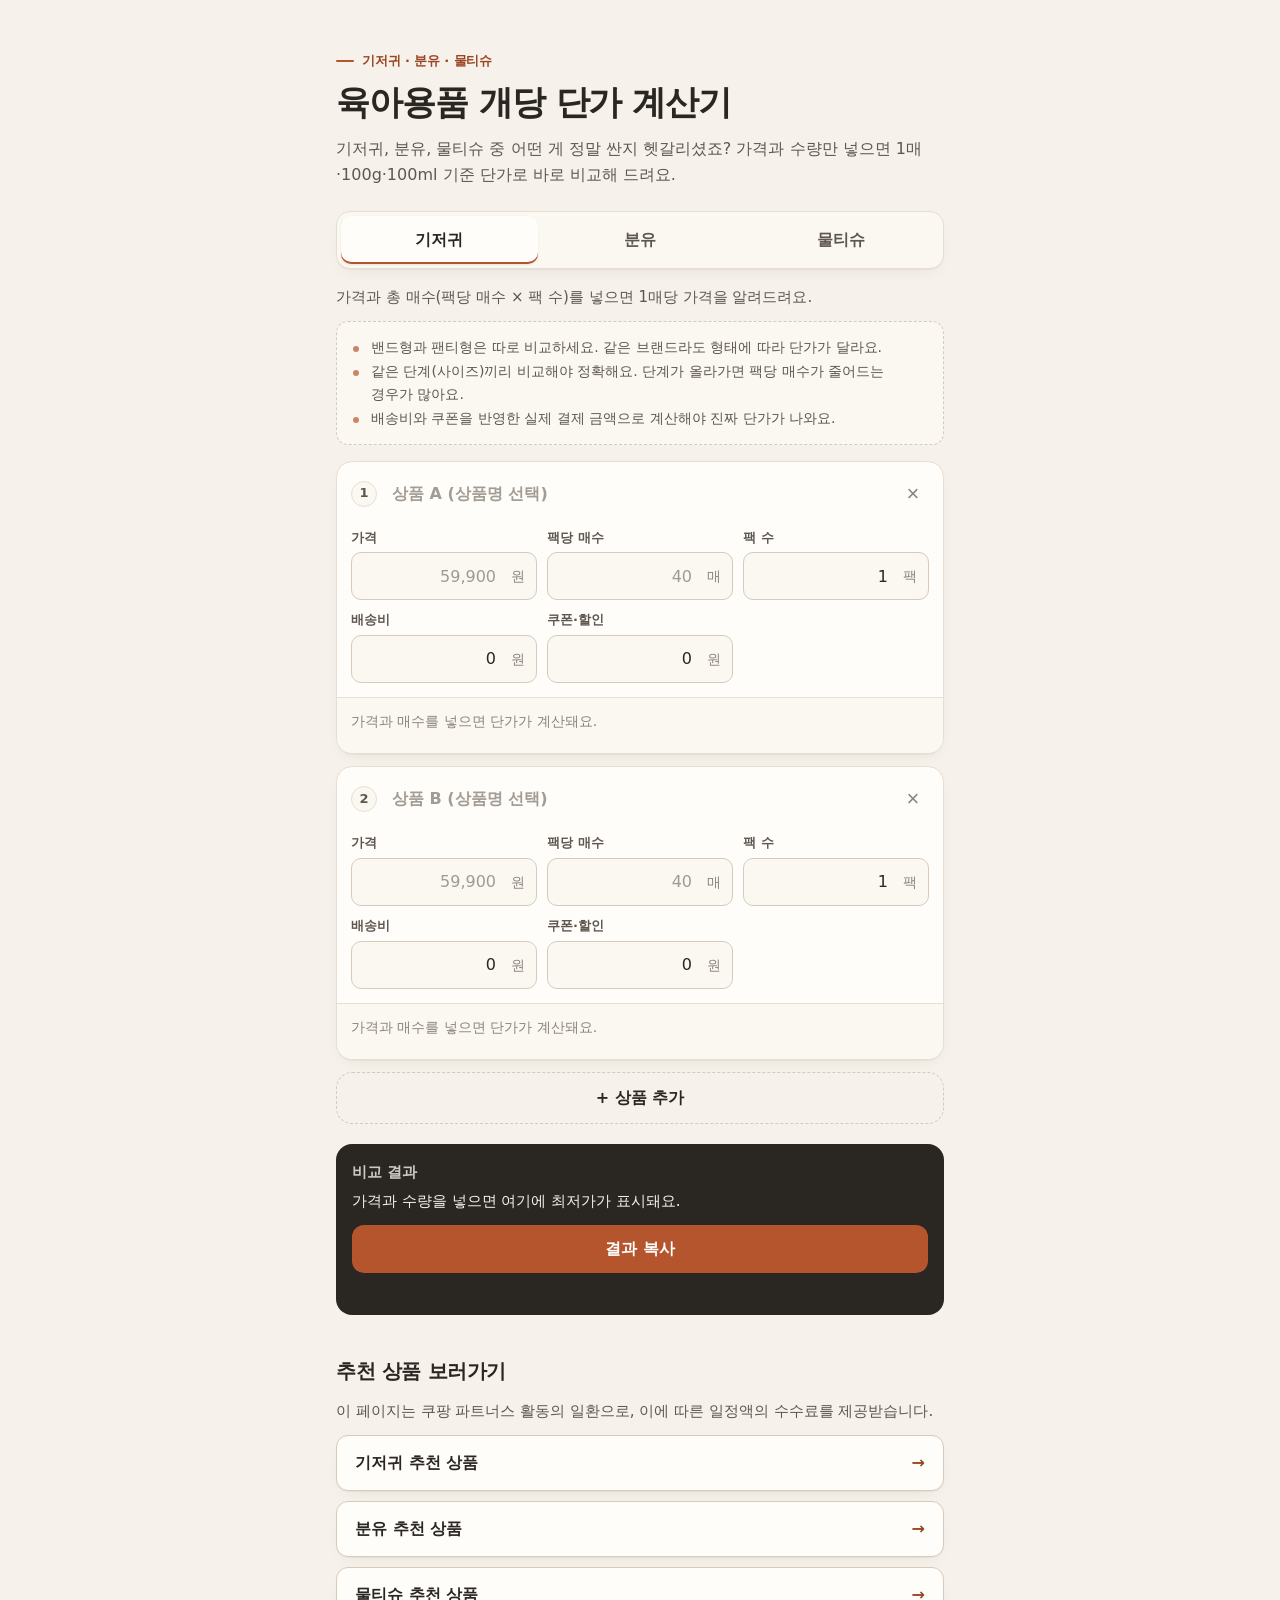
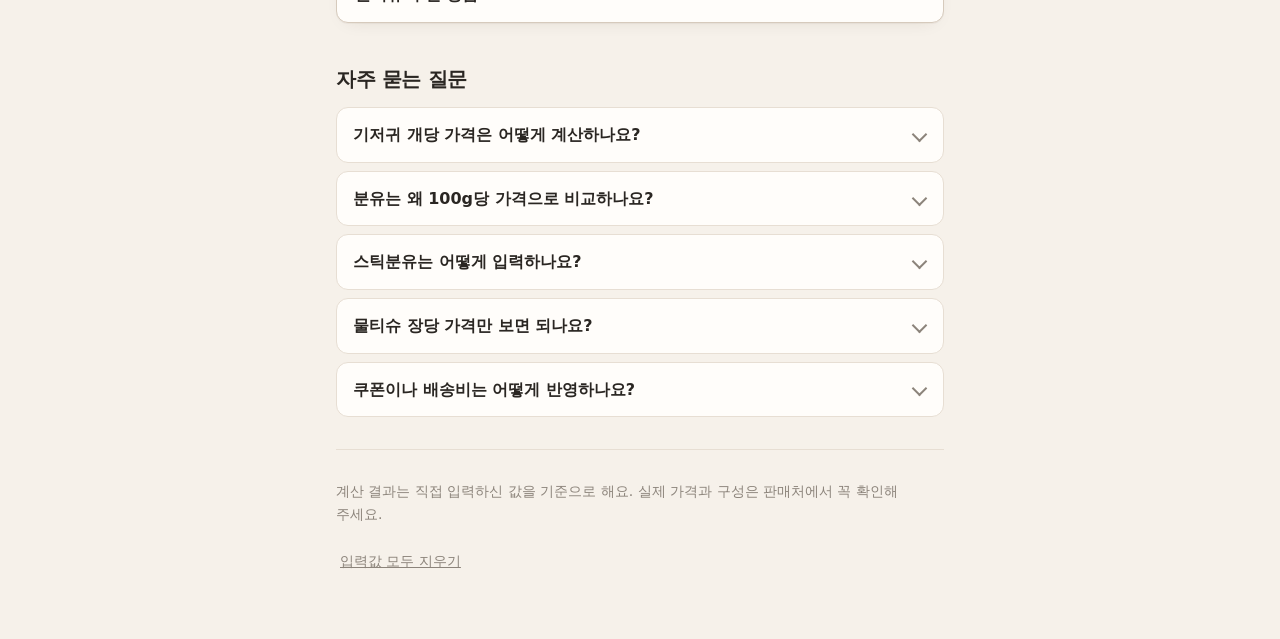
==== index.html @ 236d4f4d "기저귀·분유·물티슈 단가 비교 계산기 페이지 추가 (쿠팡 파트너스 링크·네이버 소유확인)" ====
<!DOCTYPE html>
<html lang="ko">
<head>
<meta charset="utf-8">
<meta name="viewport" content="width=device-width, initial-scale=1, viewport-fit=cover">
<title>기저귀 단가 비교 계산기 | 분유 100g당·물티슈 장당 가격</title>
<meta name="description" content="기저귀 개당 가격, 분유 100g당 가격, 물티슈 장당 가격을 가격·수량만 넣으면 바로 계산해요. 어떤 게 더 싼지 한눈에 비교해요.">
<meta name="color-scheme" content="light dark">
<meta name="theme-color" content="#F6F1EA" media="(prefers-color-scheme: light)">
<meta name="theme-color" content="#191715" media="(prefers-color-scheme: dark)">
<meta name="naver-site-verification" content="fc09fed3d4ea61fda26421a21eb1f4f3737c572e">
<meta property="og:type" content="website">
<meta property="og:title" content="기저귀 단가 비교 계산기 | 분유 100g당·물티슈 장당 가격">
<meta property="og:description" content="기저귀 개당 가격, 분유 100g당 가격, 물티슈 장당 가격을 가격·수량만 넣으면 바로 계산해요. 어떤 게 더 싼지 한눈에 비교해요.">
<script type="application/ld+json">
{
  "@context": "https://schema.org",
  "@type": "FAQPage",
  "mainEntity": [
    {"@type": "Question", "name": "기저귀 개당 가격은 어떻게 계산하나요?",
     "acceptedAnswer": {"@type": "Answer", "text": "실제 결제 금액을 총 매수(팩당 매수 × 팩 수)로 나누면 돼요. 계산기에 가격과 매수만 넣으면 자동으로 계산돼요."}},
    {"@type": "Question", "name": "분유는 왜 100g당 가격으로 비교하나요?",
     "acceptedAnswer": {"@type": "Answer", "text": "제품마다 통 용량이 달라서 통당 가격으로는 비교가 어려워요. 100g 기준으로 맞추면 어떤 제품이 더 저렴한지 한눈에 보여요."}},
    {"@type": "Question", "name": "스틱분유는 어떻게 입력하나요?",
     "acceptedAnswer": {"@type": "Answer", "text": "스틱 1개의 용량(g)에 스틱 개수를 곱한 총 중량을 넣어 주세요. 그러면 가루분유와 같은 100g 기준으로 비교할 수 있어요."}},
    {"@type": "Question", "name": "물티슈 장당 가격만 보면 되나요?",
     "acceptedAnswer": {"@type": "Answer", "text": "장당 가격과 함께 평량(gsm)도 확인하는 게 좋아요. 두께가 다르면 같은 단가라도 쓰는 양이 달라질 수 있어요."}},
    {"@type": "Question", "name": "쿠폰이나 배송비는 어떻게 반영하나요?",
     "acceptedAnswer": {"@type": "Answer", "text": "가격·배송비·쿠폰 할인을 각각의 칸에 넣으면 실결제가 기준으로 자동 계산돼요. 이미 할인이 반영된 금액을 가격에 넣었다면 할인 칸은 비워 두세요."}}
  ]
}
</script>
<style>
:root{
  --bg:#F6F1EA;
  --surface:#FFFDFA;
  --surface-2:#FBF7F1;
  --ink:#2A2622;
  --ink-2:#5E5750;
  --ink-3:#8C847B;
  --line:#E7DED3;
  --line-strong:#D6CABC;
  --accent:#B4552D;
  --accent-ink:#FFFFFF;
  --accent-soft:#F6E4D9;
  --accent-text:#9A4522;
  --warn:#8A5A00;
  --warn-soft:#FBF0D6;
  --focus:#B4552D;
  --radius:16px;
  --radius-sm:12px;
  --shadow:0 1px 0 rgba(60,40,20,.04),0 6px 20px -12px rgba(60,40,20,.18);
  --font:"Pretendard","Pretendard Variable","Apple SD Gothic Neo","Noto Sans KR","Malgun Gothic","맑은 고딕",system-ui,-apple-system,"Segoe UI",Roboto,sans-serif;
}
@media (prefers-color-scheme: dark){
  :root{
    --bg:#191715;
    --surface:#23201D;
    --surface-2:#1E1C19;
    --ink:#F1EBE4;
    --ink-2:#C5BCB2;
    --ink-3:#958C82;
    --line:#35302B;
    --line-strong:#4A433C;
    --accent:#E28A5F;
    --accent-ink:#1C130E;
    --accent-soft:#3A2820;
    --accent-text:#F0A47E;
    --warn:#F1C46A;
    --warn-soft:#3A3020;
    --focus:#E28A5F;
    --shadow:0 1px 0 rgba(0,0,0,.2),0 8px 24px -14px rgba(0,0,0,.6);
  }
}
*{box-sizing:border-box}
html{-webkit-text-size-adjust:100%;text-size-adjust:100%}
body{
  margin:0;background:var(--bg);color:var(--ink);
  font-family:var(--font);font-size:16px;line-height:1.6;
  word-break:keep-all;overflow-wrap:break-word;
  -webkit-font-smoothing:antialiased;
}
.wrap{max-width:640px;margin:0 auto;padding:28px 16px 56px}
.num,.result-main,.result-sub{font-variant-numeric:tabular-nums}

/* Header */
.eyebrow{
  display:inline-flex;align-items:center;gap:8px;
  font-size:13px;font-weight:600;color:var(--accent-text);
  letter-spacing:-.01em;margin:0 0 10px;
}
.eyebrow::before{content:"";width:18px;height:2px;border-radius:2px;background:var(--accent)}
h1{font-size:clamp(26px,7vw,34px);line-height:1.25;letter-spacing:-.03em;margin:0 0 12px;font-weight:800}
.intro{margin:0 0 24px;color:var(--ink-2);font-size:16px}

/* Tabs */
.tabs{
  display:grid;grid-template-columns:repeat(3,1fr);gap:4px;
  background:var(--surface-2);border:1px solid var(--line);
  padding:4px;border-radius:14px;margin-bottom:16px;
  position:sticky;top:8px;z-index:5;
  box-shadow:var(--shadow);
}
.tab{
  appearance:none;border:0;background:transparent;color:var(--ink-2);
  font:inherit;font-weight:700;font-size:16px;min-height:48px;border-radius:10px;cursor:pointer;
  transition:background .15s,color .15s;
}
.tab[aria-selected="true"]{background:var(--surface);color:var(--ink);box-shadow:0 1px 2px rgba(0,0,0,.08),inset 0 -2px 0 var(--accent)}
.tab:focus-visible,button:focus-visible,a:focus-visible,input:focus-visible,select:focus-visible,summary:focus-visible{
  outline:3px solid var(--focus);outline-offset:2px;
}

/* Panel */
.panel[hidden]{display:none}
.hint{margin:0 0 12px;font-size:15px;color:var(--ink-2)}
.tips{
  margin:0 0 16px;padding:12px 14px 12px 34px;list-style:none;position:relative;
  background:var(--surface-2);border:1px dashed var(--line-strong);border-radius:var(--radius-sm);
  font-size:14px;color:var(--ink-2);
}
.tips li{position:relative;margin:2px 0}
.tips li::before{content:"";position:absolute;left:-18px;top:.7em;width:6px;height:6px;border-radius:50%;background:var(--accent);opacity:.7}
.note{
  margin:0 0 16px;padding:10px 14px;border-radius:var(--radius-sm);
  background:var(--warn-soft);color:var(--warn);font-size:14px;font-weight:500;
}

/* Rows */
.rows{display:flex;flex-direction:column;gap:12px}
.card{
  background:var(--surface);border:1px solid var(--line);border-radius:var(--radius);
  box-shadow:var(--shadow);overflow:hidden;
  transition:border-color .2s, box-shadow .2s;
}
.card.is-best{border-color:var(--accent);box-shadow:0 0 0 1px var(--accent),var(--shadow)}
.card-head{display:flex;align-items:center;gap:8px;padding:10px 8px 0 14px}
.card-no{
  flex:none;width:26px;height:26px;border-radius:50%;display:grid;place-items:center;
  font-size:13px;font-weight:800;background:var(--surface-2);color:var(--ink-2);border:1px solid var(--line);
}
.card.is-best .card-no{background:var(--accent);color:var(--accent-ink);border-color:var(--accent)}
.card-head .name-input{flex:1;min-width:0}
.remove{
  flex:none;appearance:none;border:0;background:transparent;color:var(--ink-3);
  width:44px;height:44px;border-radius:10px;cursor:pointer;font-size:22px;line-height:1;
}
.remove:hover{background:var(--surface-2);color:var(--ink)}
.remove:disabled{opacity:.3;cursor:not-allowed}
.fields{display:grid;grid-template-columns:1fr 1fr;gap:10px 10px;padding:12px 14px 14px}
.field{display:flex;flex-direction:column;gap:4px;min-width:0}
.field.full{grid-column:1/-1}
.field label,.field .label{font-size:13px;font-weight:600;color:var(--ink-2)}
.field label .opt{font-weight:500;color:var(--ink-3)}
.input-wrap{position:relative;display:flex;align-items:center}
input[type="text"],select{
  width:100%;min-height:48px;padding:10px 12px;font:inherit;font-size:16px;color:var(--ink);
  background:var(--surface-2);border:1px solid var(--line-strong);border-radius:10px;
  -webkit-appearance:none;appearance:none;
}
.input-wrap input{padding-right:40px;text-align:right;font-variant-numeric:tabular-nums}
.input-wrap input[data-k="gsm"]{padding-right:52px}
.input-wrap .unit{position:absolute;right:12px;font-size:14px;color:var(--ink-3);pointer-events:none}
input::placeholder{color:var(--ink-3);opacity:.8}
input:focus,select:focus{border-color:var(--accent);background:var(--surface);outline:none;box-shadow:0 0 0 3px var(--accent-soft)}
.name-input input{background:transparent;border-color:transparent;font-weight:700;min-height:44px;padding:8px 6px}
.name-input input:hover{border-color:var(--line)}

.seg{display:grid;grid-template-columns:repeat(3,1fr);gap:4px;background:var(--surface-2);border:1px solid var(--line-strong);border-radius:10px;padding:3px}
.seg button{
  appearance:none;border:0;background:transparent;font:inherit;font-size:15px;font-weight:600;color:var(--ink-2);
  min-height:44px;border-radius:8px;cursor:pointer;
}
.seg button[aria-pressed="true"]{background:var(--surface);color:var(--ink);box-shadow:0 1px 2px rgba(0,0,0,.1),inset 0 0 0 1.5px var(--accent)}

.result{
  border-top:1px solid var(--line);background:var(--surface-2);
  padding:12px 14px;display:flex;flex-wrap:wrap;align-items:baseline;gap:4px 10px;min-height:56px;
}
.result-empty{color:var(--ink-3);font-size:14px}
.result-main{font-size:22px;font-weight:800;letter-spacing:-.02em}
.result-main small{font-size:14px;font-weight:600;color:var(--ink-2);margin-left:2px}
.result-sub{font-size:13px;color:var(--ink-2);width:100%}
.badge{
  display:inline-flex;align-items:center;gap:4px;font-size:12px;font-weight:800;
  padding:3px 9px;border-radius:999px;background:var(--accent);color:var(--accent-ink);
  align-self:center;
}
.diff{font-size:13px;font-weight:700;color:var(--ink-2);padding:2px 8px;border-radius:999px;background:var(--surface);border:1px solid var(--line);align-self:center}
.row-warn{width:100%;font-size:13px;color:var(--warn);background:var(--warn-soft);padding:6px 10px;border-radius:8px;margin-top:4px}
.group-tag{font-size:12px;font-weight:700;color:var(--ink-3);align-self:center}

.add{
  margin-top:12px;width:100%;min-height:52px;appearance:none;cursor:pointer;
  border:1.5px dashed var(--line-strong);background:transparent;color:var(--ink);
  font:inherit;font-weight:700;font-size:16px;border-radius:var(--radius);
}
.add:hover{border-color:var(--accent);color:var(--accent-text)}
.add:disabled{opacity:.45;cursor:not-allowed}

.panel-warn{margin-top:12px}

/* Summary */
.summary{
  margin-top:20px;padding:16px;border-radius:var(--radius);
  background:var(--ink);color:var(--bg);
}
@media (prefers-color-scheme: dark){ .summary{background:#2E2925;color:var(--ink)} }
.summary h2{margin:0 0 6px;font-size:15px;font-weight:700;opacity:.8}
.summary-text{margin:0 0 12px;font-size:15px;line-height:1.55}
.summary-text strong{font-size:18px}
.btn{
  display:inline-flex;align-items:center;justify-content:center;gap:8px;
  min-height:48px;padding:0 18px;border-radius:12px;font:inherit;font-weight:700;font-size:16px;
  cursor:pointer;text-decoration:none;border:0;
}
.btn-primary{background:var(--accent);color:var(--accent-ink);width:100%}
.btn-primary:active{transform:translateY(1px)}
.copy-status{display:block;min-height:1.4em;margin-top:8px;font-size:13px;opacity:.85;text-align:center}

/* Sections */
section.block{margin-top:40px}
section.block h2{font-size:20px;letter-spacing:-.02em;margin:0 0 12px;font-weight:800}
.disclosure{margin:0 0 12px;font-size:15px;color:var(--ink-2)}
.aff{display:grid;gap:10px}
.btn-aff{
  justify-content:space-between;width:100%;background:var(--surface);color:var(--ink);
  border:1px solid var(--line-strong);box-shadow:var(--shadow);min-height:56px;
}
.btn-aff:hover{border-color:var(--accent)}
.btn-aff .arrow{color:var(--accent-text);font-weight:800}

.faq details{
  background:var(--surface);border:1px solid var(--line);border-radius:var(--radius-sm);margin-bottom:8px;
}
.faq summary{
  list-style:none;cursor:pointer;padding:14px 44px 14px 16px;min-height:52px;font-weight:700;position:relative;
}
.faq summary::-webkit-details-marker{display:none}
.faq summary::after{
  content:"";position:absolute;right:18px;top:50%;width:9px;height:9px;margin-top:-6px;
  border-right:2px solid var(--ink-3);border-bottom:2px solid var(--ink-3);transform:rotate(45deg);transition:transform .2s;
}
.faq details[open] summary::after{transform:rotate(-135deg);margin-top:-2px}
.faq details p{margin:0;padding:0 16px 16px;color:var(--ink-2)}

.disclaimer{margin-top:32px;padding-top:16px;border-top:1px solid var(--line);font-size:14px;color:var(--ink-3)}
.reset{appearance:none;background:none;border:0;color:var(--ink-3);font:inherit;font-size:14px;text-decoration:underline;cursor:pointer;min-height:44px;padding:0 4px}

.sr-only{position:absolute;width:1px;height:1px;padding:0;margin:-1px;overflow:hidden;clip:rect(0,0,0,0);white-space:nowrap;border:0}

@media (min-width:560px){
  .wrap{padding-top:44px}
  .fields{grid-template-columns:1fr 1fr 1fr}
}
@media (prefers-reduced-motion: reduce){ *{transition:none !important} }
</style>
</head>
<body>
<main class="wrap">
  <header>
    <p class="eyebrow">기저귀 · 분유 · 물티슈</p>
    <h1>육아용품 개당 단가 계산기</h1>
    <p class="intro">기저귀, 분유, 물티슈 중 어떤 게 정말 싼지 헷갈리셨죠? 가격과 수량만 넣으면 1매·100g·100ml 기준 단가로 바로 비교해 드려요.</p>
  </header>

  <div class="tabs" role="tablist" aria-label="품목 선택">
    <button class="tab" role="tab" id="tab-diaper" aria-controls="panel-diaper" aria-selected="true" data-tab="diaper">기저귀</button>
    <button class="tab" role="tab" id="tab-formula" aria-controls="panel-formula" aria-selected="false" data-tab="formula" tabindex="-1">분유</button>
    <button class="tab" role="tab" id="tab-wipes" aria-controls="panel-wipes" aria-selected="false" data-tab="wipes" tabindex="-1">물티슈</button>
  </div>

  <section class="panel" id="panel-diaper" role="tabpanel" aria-labelledby="tab-diaper" data-panel="diaper">
    <p class="hint">가격과 총 매수(팩당 매수 × 팩 수)를 넣으면 1매당 가격을 알려드려요.</p>
    <ul class="tips">
      <li>밴드형과 팬티형은 따로 비교하세요. 같은 브랜드라도 형태에 따라 단가가 달라요.</li>
      <li>같은 단계(사이즈)끼리 비교해야 정확해요. 단계가 올라가면 팩당 매수가 줄어드는 경우가 많아요.</li>
      <li>배송비와 쿠폰을 반영한 실제 결제 금액으로 계산해야 진짜 단가가 나와요.</li>
    </ul>
    <div class="rows" data-rows="diaper"></div>
    <button type="button" class="add" data-add="diaper">+ 상품 추가</button>
    <div class="panel-warn" data-panel-warn="diaper"></div>
  </section>

  <section class="panel" id="panel-formula" role="tabpanel" aria-labelledby="tab-formula" data-panel="formula" hidden>
    <p class="hint">가루분유는 100g당, 액상분유는 100ml당 가격으로 계산해 드려요.</p>
    <ul class="tips">
      <li>스틱분유는 "스틱 1개 용량(g) × 개수"로 총 중량을 넣어 주세요.</li>
      <li>액상분유와 가루분유는 단위가 달라 직접 비교하기 어려워요. 같은 종류끼리 비교하세요.</li>
      <li>배송비와 쿠폰을 반영한 실결제가로 계산하고, 같은 단계끼리 비교하세요.</li>
    </ul>
    <p class="note">액상분유(100ml당)와 가루분유(캔·스틱, 100g당)는 단위가 달라 직접 비교할 수 없어요. 최저가 표시는 가루끼리, 액상끼리 따로 매겨요.</p>
    <div class="rows" data-rows="formula"></div>
    <button type="button" class="add" data-add="formula">+ 상품 추가</button>
    <div class="panel-warn" data-panel-warn="formula"></div>
  </section>

  <section class="panel" id="panel-wipes" role="tabpanel" aria-labelledby="tab-wipes" data-panel="wipes" hidden>
    <p class="hint">가격과 총 매수를 넣으면 1매당·100매당 가격을 보여드려요. 평량(gsm)은 선택이에요.</p>
    <ul class="tips">
      <li>평량(gsm)이 비슷한 것끼리 비교하세요. 두께가 다르면 단가만으로 비교하기 어려워요.</li>
      <li>캡형과 리필형, 휴대용은 매수 구성이 달라요. 총 매수를 꼭 확인하세요.</li>
      <li>배송비와 쿠폰을 포함한 실결제가로 계산해야 정확해요.</li>
    </ul>
    <div class="rows" data-rows="wipes"></div>
    <button type="button" class="add" data-add="wipes">+ 상품 추가</button>
    <div class="panel-warn" data-panel-warn="wipes"></div>
  </section>

  <div class="summary" aria-live="polite">
    <h2>비교 결과</h2>
    <p class="summary-text" id="summary-text">가격과 수량을 넣으면 여기에 최저가가 표시돼요.</p>
    <button type="button" class="btn btn-primary" id="copy-btn">결과 복사</button>
    <span class="copy-status" id="copy-status" role="status"></span>
  </div>

  <section class="block" aria-labelledby="aff-title">
    <h2 id="aff-title">추천 상품 보러가기</h2>
    <p class="disclosure">이 페이지는 쿠팡 파트너스 활동의 일환으로, 이에 따른 일정액의 수수료를 제공받습니다.</p>
    <div class="aff">
      <a class="btn btn-aff" href="https://link.coupang.com/a/iQUGxQifAG" rel="sponsored noopener" target="_blank"><span>기저귀 추천 상품</span><span class="arrow" aria-hidden="true">→</span></a>
      <a class="btn btn-aff" href="https://link.coupang.com/a/iQUHz7gsHA" rel="sponsored noopener" target="_blank"><span>분유 추천 상품</span><span class="arrow" aria-hidden="true">→</span></a>
      <a class="btn btn-aff" href="https://link.coupang.com/a/iQUIxNzmkC" rel="sponsored noopener" target="_blank"><span>물티슈 추천 상품</span><span class="arrow" aria-hidden="true">→</span></a>
    </div>
  </section>

  <section class="block faq" aria-labelledby="faq-title">
    <h2 id="faq-title">자주 묻는 질문</h2>
    <details>
      <summary>기저귀 개당 가격은 어떻게 계산하나요?</summary>
      <p>실제 결제 금액을 총 매수(팩당 매수 × 팩 수)로 나누면 돼요. 계산기에 가격과 매수만 넣으면 자동으로 계산돼요.</p>
    </details>
    <details>
      <summary>분유는 왜 100g당 가격으로 비교하나요?</summary>
      <p>제품마다 통 용량이 달라서 통당 가격으로는 비교가 어려워요. 100g 기준으로 맞추면 어떤 제품이 더 저렴한지 한눈에 보여요.</p>
    </details>
    <details>
      <summary>스틱분유는 어떻게 입력하나요?</summary>
      <p>스틱 1개의 용량(g)에 스틱 개수를 곱한 총 중량을 넣어 주세요. 그러면 가루분유와 같은 100g 기준으로 비교할 수 있어요.</p>
    </details>
    <details>
      <summary>물티슈 장당 가격만 보면 되나요?</summary>
      <p>장당 가격과 함께 평량(gsm)도 확인하는 게 좋아요. 두께가 다르면 같은 단가라도 쓰는 양이 달라질 수 있어요.</p>
    </details>
    <details>
      <summary>쿠폰이나 배송비는 어떻게 반영하나요?</summary>
      <p>가격·배송비·쿠폰 할인을 각각의 칸에 넣으면 실결제가 기준으로 자동 계산돼요. 이미 할인이 반영된 금액을 가격에 넣었다면 할인 칸은 비워 두세요.</p>
    </details>
  </section>

  <footer class="disclaimer">
    <p>계산 결과는 직접 입력하신 값을 기준으로 해요. 실제 가격과 구성은 판매처에서 꼭 확인해 주세요.</p>
    <button type="button" class="reset" id="reset-btn">입력값 모두 지우기</button>
  </footer>
</main>

<script id="calc-core">
/* CALC-START — pure functions, no DOM. Extracted for node tests. */
var Calc = (function () {
  var MAX_ROWS = 6;

  /** Parse user text to a finite number. Accepts "59,900", " 14.5 ". Returns NaN if empty/invalid. */
  function num(v) {
    if (typeof v === 'number') return isFinite(v) ? v : NaN;
    if (v == null) return NaN;
    var s = String(v).replace(/[,\s원]/g, '');
    if (s === '' || !/^-?\d*\.?\d+$|^-?\d+\.$/.test(s)) return NaN;
    var n = parseFloat(s);
    return isFinite(n) ? n : NaN;
  }
  /** Optional amount: empty -> default. Invalid/negative -> default. */
  function opt(v, d) {
    var n = num(v);
    return (isFinite(n) && n >= 0) ? n : d;
  }
  function pos(v) { var n = num(v); return (isFinite(n) && n > 0) ? n : NaN; }

  /** 실결제가 = 가격 + 배송비 − 할인, clamped at 0. */
  function payment(price, ship, disc) {
    var raw = price + ship - disc;
    return { pay: raw < 0 ? 0 : raw, clamped: raw < 0 };
  }

  function invalid() { return { ok: false }; }

  /** 기저귀: 원/매 */
  function diaper(r) {
    var price = num(r.price);
    var per = pos(r.perPack);
    var packs = opt(r.packs, 1);
    if (!(isFinite(price) && price >= 0) || !isFinite(per) || !(packs > 0)) return invalid();
    var p = payment(price, opt(r.ship, 0), opt(r.disc, 0));
    var units = per * packs;
    var unit = p.pay / units;
    if (!isFinite(unit)) return invalid();
    return { ok: true, pay: p.pay, clamped: p.clamped, units: units, value: unit, group: 'all' };
  }

  /** 분유: type can|stick (원/100g), liquid (원/100ml) */
  function formula(r) {
    var type = r.type === 'stick' || r.type === 'liquid' ? r.type : 'can';
    var price = num(r.price);
    var size = pos(r.size);
    var count = opt(r.count, 1);
    if (!(isFinite(price) && price >= 0) || !isFinite(size) || !(count > 0)) return invalid();
    var p = payment(price, opt(r.ship, 0), opt(r.disc, 0));
    var total = size * count;
    var per100 = p.pay / total * 100;
    if (!isFinite(per100)) return invalid();
    var liquid = type === 'liquid';
    return {
      ok: true, pay: p.pay, clamped: p.clamped, type: type,
      total: total, unitLabel: liquid ? 'ml' : 'g',
      value: per100, group: liquid ? 'liquid' : 'powder'
    };
  }

  /** 물티슈: 원/매, 원/100매 */
  function wipes(r) {
    var price = num(r.price);
    var per = pos(r.perPack);
    var packs = opt(r.packs, 1);
    if (!(isFinite(price) && price >= 0) || !isFinite(per) || !(packs > 0)) return invalid();
    var p = payment(price, opt(r.ship, 0), opt(r.disc, 0));
    var units = per * packs;
    var unit = p.pay / units;
    if (!isFinite(unit)) return invalid();
    var gsm = pos(r.gsm);
    return {
      ok: true, pay: p.pay, clamped: p.clamped, units: units,
      value: unit, per100: unit * 100, gsm: isFinite(gsm) ? gsm : null, group: 'all'
    };
  }

  /**
   * Rank results within their group. Returns array aligned with input:
   * { best: bool, pct: number|null } or null for invalid rows.
   * A badge is only meaningful when ≥2 valid rows share a group.
   */
  function rank(results) {
    var groups = {};
    results.forEach(function (res, i) {
      if (!res || !res.ok) return;
      (groups[res.group] = groups[res.group] || []).push(i);
    });
    var out = results.map(function () { return null; });
    Object.keys(groups).forEach(function (g) {
      var idx = groups[g];
      var min = Infinity;
      idx.forEach(function (i) { if (results[i].value < min) min = results[i].value; });
      idx.forEach(function (i) {
        var v = results[i].value;
        var comparable = idx.length >= 2;
        var best = comparable && v === min;
        var pct = null;
        if (comparable && !best && min > 0) {
          pct = (v / min - 1) * 100;
          if (!isFinite(pct)) pct = null;
        }
        out[i] = { best: best, pct: pct, groupSize: idx.length };
      });
    });
    return out;
  }

  /** gsm spread among wipes rows that entered gsm; true if max-min > 5 */
  function gsmMismatch(results) {
    var g = results.filter(function (r) { return r && r.ok && r.gsm != null; }).map(function (r) { return r.gsm; });
    if (g.length < 2) return false;
    return Math.max.apply(null, g) - Math.min.apply(null, g) > 5;
  }

  /* Formatting (ko-KR) */
  function won(n) { return isFinite(n) ? Math.round(n).toLocaleString('ko-KR') : '-'; }
  function one(n) { return isFinite(n) ? n.toLocaleString('ko-KR', { minimumFractionDigits: 1, maximumFractionDigits: 1 }) : '-'; }
  function upTo1(n) { return isFinite(n) ? n.toLocaleString('ko-KR', { minimumFractionDigits: 0, maximumFractionDigits: 1 }) : '-'; }
  function pctText(p) {
    if (p == null || !isFinite(p)) return '';
    var r = Math.round(p * 10) / 10;
    if (r === 0) return '최저가와 거의 같음';
    return '최저가 대비 +' + r.toLocaleString('ko-KR', { maximumFractionDigits: 1 }) + '%';
  }

  return {
    MAX_ROWS: MAX_ROWS, num: num, payment: payment,
    diaper: diaper, formula: formula, wipes: wipes,
    rank: rank, gsmMismatch: gsmMismatch,
    won: won, one: one, upTo1: upTo1, pctText: pctText
  };
})();
if (typeof module !== 'undefined' && module.exports) module.exports = Calc;
/* CALC-END */
</script>

<script>
(function () {
  'use strict';
  var STORE_KEY = 'babyUnitCalc.v1';
  var CAT = {
    diaper: { label: '기저귀', calc: Calc.diaper },
    formula: { label: '분유', calc: Calc.formula },
    wipes: { label: '물티슈', calc: Calc.wipes }
  };
  var FIELDS = {
    diaper: [
      { k: 'price', label: '가격', unit: '원', mode: 'numeric', ph: '59,900' },
      { k: 'perPack', label: '팩당 매수', unit: '매', mode: 'numeric', ph: '40' },
      { k: 'packs', label: '팩 수', unit: '팩', mode: 'numeric', ph: '1', def: '1' },
      { k: 'ship', label: '배송비', unit: '원', mode: 'numeric', ph: '0', def: '0' },
      { k: 'disc', label: '쿠폰·할인', unit: '원', mode: 'numeric', ph: '0', def: '0' }
    ],
    formula: [
      { k: 'price', label: '가격', unit: '원', mode: 'numeric', ph: '33,000' },
      { k: 'size', label: '용량', unit: 'g', mode: 'decimal', ph: '800', dyn: true },
      { k: 'count', label: '개수', unit: '개', mode: 'numeric', ph: '1', def: '1', dyn: true },
      { k: 'ship', label: '배송비', unit: '원', mode: 'numeric', ph: '0', def: '0' },
      { k: 'disc', label: '쿠폰·할인', unit: '원', mode: 'numeric', ph: '0', def: '0' }
    ],
    wipes: [
      { k: 'price', label: '가격', unit: '원', mode: 'numeric', ph: '19,900' },
      { k: 'perPack', label: '팩당 매수', unit: '매', mode: 'numeric', ph: '100' },
      { k: 'packs', label: '팩 수', unit: '팩', mode: 'numeric', ph: '10', def: '1' },
      { k: 'gsm', label: '평량', unit: 'gsm', mode: 'decimal', ph: '선택', optional: true },
      { k: 'ship', label: '배송비', unit: '원', mode: 'numeric', ph: '0', def: '0' },
      { k: 'disc', label: '쿠폰·할인', unit: '원', mode: 'numeric', ph: '0', def: '0' }
    ]
  };
  var FORMULA_TYPE = {
    can: { size: '1캔 용량', sizeUnit: 'g', count: '캔 수', countUnit: '캔', sizePh: '800', countPh: '1' },
    stick: { size: '스틱 1개', sizeUnit: 'g', count: '스틱 개수', countUnit: '개', sizePh: '14', countPh: '20' },
    liquid: { size: '1개 용량', sizeUnit: 'ml', count: '개수', countUnit: '개', sizePh: '200', countPh: '24' }
  };

  var uid = 0;
  function newRow(cat) {
    var r = { id: ++uid, name: '' };
    FIELDS[cat].forEach(function (f) { r[f.k] = f.def || ''; });
    if (cat === 'formula') r.type = 'can';
    return r;
  }
  function freshState() {
    return {
      tab: 'diaper',
      diaper: [newRow('diaper'), newRow('diaper')],
      formula: [newRow('formula'), newRow('formula')],
      wipes: [newRow('wipes'), newRow('wipes')]
    };
  }

  var state = load() || freshState();

  function load() {
    try {
      var raw = window.localStorage.getItem(STORE_KEY);
      if (!raw) return null;
      var s = JSON.parse(raw);
      if (!s || typeof s !== 'object') return null;
      var ok = ['diaper', 'formula', 'wipes'].every(function (c) {
        return Array.isArray(s[c]) && s[c].length >= 1 && s[c].length <= Calc.MAX_ROWS;
      });
      if (!ok) return null;
      ['diaper', 'formula', 'wipes'].forEach(function (c) {
        s[c] = s[c].map(function (old) {
          var r = newRow(c);
          Object.keys(r).forEach(function (k) {
            if (k !== 'id' && typeof old[k] === 'string') r[k] = old[k].slice(0, 60);
          });
          if (c === 'formula' && !FORMULA_TYPE[r.type]) r.type = 'can';
          return r;
        });
      });
      if (!CAT[s.tab]) s.tab = 'diaper';
      return s;
    } catch (e) { return null; }
  }
  var saveTimer = null;
  function save() {
    clearTimeout(saveTimer);
    saveTimer = setTimeout(function () {
      try { window.localStorage.setItem(STORE_KEY, JSON.stringify(state)); } catch (e) { /* private mode etc. */ }
    }, 250);
  }

  /* ---------- DOM helpers ---------- */
  function el(tag, attrs, children) {
    var n = document.createElement(tag);
    if (attrs) Object.keys(attrs).forEach(function (k) {
      if (k === 'text') n.textContent = attrs[k];
      else if (k === 'class') n.className = attrs[k];
      else n.setAttribute(k, attrs[k]);
    });
    (children || []).forEach(function (c) { if (c) n.appendChild(c); });
    return n;
  }
  function $(sel, root) { return (root || document).querySelector(sel); }
  function $all(sel, root) { return Array.prototype.slice.call((root || document).querySelectorAll(sel)); }

  function rowLabel(cat, i) {
    var r = state[cat][i];
    var n = (r.name || '').trim();
    return n || ('상품 ' + String.fromCharCode(65 + i));
  }

  /* ---------- Render rows (structure) ---------- */
  function renderRows(cat) {
    var host = $('[data-rows="' + cat + '"]');
    host.textContent = '';
    state[cat].forEach(function (row, i) {
      host.appendChild(buildCard(cat, row, i));
    });
    var addBtn = $('[data-add="' + cat + '"]');
    addBtn.disabled = state[cat].length >= Calc.MAX_ROWS;
    addBtn.textContent = state[cat].length >= Calc.MAX_ROWS ? '최대 ' + Calc.MAX_ROWS + '개까지 비교할 수 있어요' : '+ 상품 추가';
    recalc(cat);
  }

  function buildCard(cat, row, i) {
    var card = el('article', { class: 'card', 'data-id': String(row.id) });
    var nameId = cat + '-' + row.id + '-name';
    var nameInput = el('input', {
      type: 'text', id: nameId, value: row.name, placeholder: '상품 ' + String.fromCharCode(65 + i) + ' (상품명 선택)',
      'data-k': 'name', autocomplete: 'off', maxlength: '40', enterkeyhint: 'next'
    });
    nameInput.value = row.name;
    var head = el('div', { class: 'card-head' }, [
      el('span', { class: 'card-no', 'aria-hidden': 'true', text: String(i + 1) }),
      el('div', { class: 'name-input' }, [el('label', { class: 'sr-only', for: nameId, text: '상품명 (선택)' }), nameInput]),
      el('button', {
        type: 'button', class: 'remove', 'data-remove': String(row.id),
        'aria-label': (i + 1) + '번 상품 삭제', title: '삭제'
      })
    ]);
    head.lastChild.textContent = '×';
    if (state[cat].length <= 1) head.lastChild.disabled = true;
    card.appendChild(head);

    var fields = el('div', { class: 'fields' });
    if (cat === 'formula') {
      var seg = el('div', { class: 'seg', role: 'group', 'aria-label': '분유 종류' });
      [['can', '캔'], ['stick', '스틱'], ['liquid', '액상']].forEach(function (t) {
        var b = el('button', { type: 'button', 'data-type': t[0], 'aria-pressed': String(row.type === t[0]), text: t[1] });
        seg.appendChild(b);
      });
      fields.appendChild(el('div', { class: 'field full' }, [el('span', { class: 'label', text: '종류' }), seg]));
    }
    FIELDS[cat].forEach(function (f) {
      var label = f.label, unit = f.unit, ph = f.ph;
      if (cat === 'formula' && f.dyn) {
        var t = FORMULA_TYPE[row.type] || FORMULA_TYPE.can;
        if (f.k === 'size') { label = t.size; unit = t.sizeUnit; ph = t.sizePh; }
        if (f.k === 'count') { label = t.count; unit = t.countUnit; ph = t.countPh; }
      }
      var id = cat + '-' + row.id + '-' + f.k;
      var input = el('input', {
        type: 'text', id: id, inputmode: f.mode, autocomplete: 'off', enterkeyhint: 'next',
        placeholder: ph, 'data-k': f.k, 'aria-describedby': cat + '-' + row.id + '-result'
      });
      input.value = row[f.k] || '';
      var lab = el('label', { for: id });
      lab.appendChild(document.createTextNode(label));
      if (f.optional) lab.appendChild(el('span', { class: 'opt', text: ' (선택)' }));
      fields.appendChild(el('div', { class: 'field' }, [
        lab,
        el('div', { class: 'input-wrap' }, [input, el('span', { class: 'unit', 'aria-hidden': 'true', text: unit })])
      ]));
    });
    card.appendChild(fields);
    card.appendChild(el('div', { class: 'result', id: cat + '-' + row.id + '-result', 'aria-live': 'polite' }));
    return card;
  }

  /* ---------- Recalc (results only; keeps focus) ---------- */
  var lastResults = { diaper: [], formula: [], wipes: [] };

  function recalc(cat) {
    var rows = state[cat];
    var results = rows.map(function (r) { return CAT[cat].calc(r); });
    var ranks = Calc.rank(results);
    lastResults[cat] = { results: results, ranks: ranks };

    rows.forEach(function (row, i) {
      var card = $('[data-rows="' + cat + '"] [data-id="' + row.id + '"]');
      if (!card) return;
      var box = $('.result', card);
      box.textContent = '';
      var res = results[i], rk = ranks[i];
      card.classList.toggle('is-best', !!(rk && rk.best));
      if (!res.ok) {
        box.appendChild(el('span', { class: 'result-empty', text: emptyHint(cat, row) }));
        return;
      }
      var main = el('span', { class: 'result-main' });
      var sub;
      if (cat === 'diaper') {
        main.textContent = Calc.one(res.value) + '원';
        main.appendChild(el('small', { text: '/매' }));
        sub = '실결제 ' + Calc.won(res.pay) + '원 · 총 ' + Calc.upTo1(res.units) + '매';
      } else if (cat === 'formula') {
        main.textContent = Calc.upTo1(res.value) + '원';
        main.appendChild(el('small', { text: '/100' + res.unitLabel }));
        sub = '실결제 ' + Calc.won(res.pay) + '원 · 총 ' + Calc.upTo1(res.total) + res.unitLabel;
      } else {
        main.textContent = Calc.one(res.value) + '원';
        main.appendChild(el('small', { text: '/매' }));
        sub = '100매당 ' + Calc.upTo1(res.per100) + '원 · 실결제 ' + Calc.won(res.pay) + '원 · 총 ' + Calc.upTo1(res.units) + '매' +
          (res.gsm != null ? ' · ' + Calc.upTo1(res.gsm) + 'gsm' : '');
      }
      box.appendChild(main);
      if (rk && rk.best) box.appendChild(el('span', { class: 'badge', text: '최저가' }));
      else if (rk && rk.pct != null) box.appendChild(el('span', { class: 'diff', text: Calc.pctText(rk.pct) }));
      if (cat === 'formula') box.appendChild(el('span', { class: 'group-tag', text: res.group === 'liquid' ? '액상끼리 비교' : '가루끼리 비교' }));
      box.appendChild(el('span', { class: 'result-sub', text: sub }));
      if (res.clamped) box.appendChild(el('span', { class: 'row-warn', text: '할인 금액이 가격+배송비보다 커서 실결제가를 0원으로 계산했어요. 입력값을 확인해 주세요.' }));
    });

    var warnHost = $('[data-panel-warn="' + cat + '"]');
    warnHost.textContent = '';
    if (cat === 'wipes' && Calc.gsmMismatch(results)) {
      warnHost.appendChild(el('p', { class: 'note', text: '평량(gsm) 차이가 커요. 같은 평량끼리 비교하세요.' }));
    }
    if (cat === 'formula') {
      var hasL = results.some(function (r) { return r.ok && r.group === 'liquid'; });
      var hasP = results.some(function (r) { return r.ok && r.group === 'powder'; });
      if (hasL && hasP) warnHost.appendChild(el('p', { class: 'note', text: '액상과 가루가 섞여 있어요. 최저가는 종류별로 따로 표시했어요.' }));
    }
    if (cat === state.tab) renderSummary();
  }

  function emptyHint(cat, row) {
    if (Calc.num(row.price) < 0) return '가격을 확인해 주세요.';
    if (cat === 'formula') return '가격과 용량을 넣으면 단가가 계산돼요.';
    return '가격과 매수를 넣으면 단가가 계산돼요.';
  }

  /* ---------- Summary + copy ---------- */
  function unitText(cat, res) {
    if (cat === 'diaper') return '1매당 ' + Calc.one(res.value) + '원';
    if (cat === 'formula') return '100' + res.unitLabel + '당 ' + Calc.upTo1(res.value) + '원';
    return '1매당 ' + Calc.one(res.value) + '원 (100매당 ' + Calc.upTo1(res.per100) + '원)';
  }

  function bestEntries(cat) {
    var lr = lastResults[cat];
    if (!lr || !lr.results) return [];
    var out = [];
    lr.results.forEach(function (res, i) {
      if (lr.ranks[i] && lr.ranks[i].best) out.push({ i: i, res: res });
    });
    return out;
  }

  function renderSummary() {
    var cat = state.tab;
    var p = $('#summary-text');
    p.textContent = '';
    var lr = lastResults[cat];
    var valid = lr && lr.results ? lr.results.filter(function (r) { return r.ok; }).length : 0;
    if (valid === 0) { p.textContent = '가격과 수량을 넣으면 여기에 최저가가 표시돼요.'; return; }
    var best = bestEntries(cat);
    if (best.length === 0) {
      p.textContent = '상품을 2개 이상 입력하면 최저가를 알려드려요.';
      return;
    }
    best.forEach(function (b, k) {
      if (k) p.appendChild(document.createElement('br'));
      var prefix = cat === 'formula' ? (b.res.group === 'liquid' ? '액상 최저가: ' : '가루 최저가: ') : CAT[cat].label + ' 최저가: ';
      p.appendChild(document.createTextNode(prefix + rowLabel(cat, b.i) + ' · '));
      p.appendChild(el('strong', { text: unitText(cat, b.res) }));
    });
  }

  function summaryPlain() {
    var cat = state.tab;
    var lr = lastResults[cat];
    var lines = ['[육아용품 개당 단가 비교 · ' + CAT[cat].label + ']'];
    var any = false;
    var order = cat === 'formula' ? ['powder', 'liquid'] : ['all'];
    order.forEach(function (g) {
      var items = [];
      lr.results.forEach(function (res, i) { if (res.ok && res.group === g) items.push(i); });
      if (!items.length) return;
      items.sort(function (a, b) { return lr.results[a].value - lr.results[b].value; });
      if (cat === 'formula') lines.push(g === 'liquid' ? '· 액상분유 (100ml당)' : '· 가루분유 (100g당)');
      items.forEach(function (i, n) {
        any = true;
        var res = lr.results[i], rk = lr.ranks[i];
        var qty = cat === 'formula' ? Calc.upTo1(res.total) + res.unitLabel : Calc.upTo1(res.units) + '매';
        var tag = rk && rk.best ? ' ← 최저가' : (rk && rk.pct != null ? ' (' + Calc.pctText(rk.pct) + ')' : '');
        lines.push((n + 1) + '. ' + rowLabel(cat, i) + ': 실결제 ' + Calc.won(res.pay) + '원 / ' + qty + ' → ' + unitText(cat, res) + tag);
      });
    });
    if (!any) return '';
    lines.push('');
    lines.push('※ 계산 결과는 직접 입력하신 값을 기준으로 해요. 실제 가격과 구성은 판매처에서 꼭 확인해 주세요.');
    return lines.join('\n');
  }

  function setStatus(msg) {
    var s = $('#copy-status');
    s.textContent = msg;
    clearTimeout(setStatus.t);
    setStatus.t = setTimeout(function () { s.textContent = ''; }, 3000);
  }

  function fallbackCopy(text) {
    var ta = document.createElement('textarea');
    ta.value = text;
    ta.setAttribute('readonly', '');
    ta.style.position = 'fixed'; ta.style.top = '0'; ta.style.left = '0'; ta.style.opacity = '0';
    ta.style.fontSize = '16px';
    document.body.appendChild(ta);
    var ok = false;
    try {
      ta.focus(); ta.select(); ta.setSelectionRange(0, text.length);
      ok = document.execCommand && document.execCommand('copy');
    } catch (e) { ok = false; }
    document.body.removeChild(ta);
    return !!ok;
  }

  function copyResult() {
    var text = summaryPlain();
    if (!text) { setStatus('먼저 가격과 수량을 입력해 주세요.'); return; }
    var done = function () { setStatus('복사했어요. 블로그에 붙여 넣으세요.'); };
    var fail = function () {
      if (fallbackCopy(text)) done();
      else setStatus('복사하지 못했어요. 브라우저 설정을 확인해 주세요.');
    };
    try {
      if (navigator.clipboard && window.isSecureContext) {
        navigator.clipboard.writeText(text).then(done, fail);
      } else fail();
    } catch (e) { fail(); }
  }

  /* ---------- Tabs ---------- */
  function setTab(cat, focus) {
    state.tab = cat;
    $all('.tab').forEach(function (t) {
      var on = t.getAttribute('data-tab') === cat;
      t.setAttribute('aria-selected', String(on));
      t.tabIndex = on ? 0 : -1;
      if (on && focus) t.focus();
    });
    $all('.panel').forEach(function (p) { p.hidden = p.getAttribute('data-panel') !== cat; });
    renderSummary();
    save();
  }

  /* ---------- Events ---------- */
  function findRow(cat, id) {
    for (var i = 0; i < state[cat].length; i++) if (state[cat][i].id === id) return state[cat][i];
    return null;
  }
  function ctx(target) {
    var panel = target.closest('[data-panel]');
    var card = target.closest('[data-id]');
    if (!panel || !card) return null;
    var cat = panel.getAttribute('data-panel');
    return { cat: cat, row: findRow(cat, Number(card.getAttribute('data-id'))) };
  }

  document.addEventListener('input', function (e) {
    var t = e.target;
    if (!t.matches || !t.matches('input[data-k]')) return;
    var c = ctx(t);
    if (!c || !c.row) return;
    c.row[t.getAttribute('data-k')] = t.value;
    if (t.getAttribute('data-k') === 'name') { renderSummary(); save(); return; }
    recalc(c.cat);
    save();
  });

  document.addEventListener('click', function (e) {
    var t = e.target;
    var tab = t.closest('.tab');
    if (tab) { setTab(tab.getAttribute('data-tab')); return; }

    var add = t.closest('[data-add]');
    if (add) {
      var cat = add.getAttribute('data-add');
      if (state[cat].length >= Calc.MAX_ROWS) return;
      state[cat].push(newRow(cat));
      renderRows(cat);
      save();
      var cards = $all('[data-rows="' + cat + '"] .card');
      var last = cards[cards.length - 1];
      if (last) { var inp = $('input[data-k="price"]', last); if (inp) inp.focus(); }
      return;
    }

    var rm = t.closest('[data-remove]');
    if (rm) {
      var c = ctx(rm);
      if (!c || state[c.cat].length <= 1) return;
      var id = Number(rm.getAttribute('data-remove'));
      state[c.cat] = state[c.cat].filter(function (r) { return r.id !== id; });
      renderRows(c.cat);
      save();
      return;
    }

    var seg = t.closest('[data-type]');
    if (seg) {
      var c2 = ctx(seg);
      if (!c2 || !c2.row) return;
      c2.row.type = seg.getAttribute('data-type');
      renderRows(c2.cat);
      save();
      var card = $('[data-rows="formula"] [data-id="' + c2.row.id + '"] [data-type="' + c2.row.type + '"]');
      if (card) card.focus();
      return;
    }

    var aff = t.closest('a[data-coupang="PLACEHOLDER"]');
    if (aff && aff.getAttribute('href') === '#') { e.preventDefault(); return; }
  });

  document.querySelector('.tabs').addEventListener('keydown', function (e) {
    var keys = ['diaper', 'formula', 'wipes'];
    var i = keys.indexOf(state.tab);
    if (e.key === 'ArrowRight') { e.preventDefault(); setTab(keys[(i + 1) % 3], true); }
    else if (e.key === 'ArrowLeft') { e.preventDefault(); setTab(keys[(i + 2) % 3], true); }
  });

  $('#copy-btn').addEventListener('click', copyResult);
  $('#reset-btn').addEventListener('click', function () {
    var tab = state.tab;
    state = freshState();
    state.tab = tab;
    ['diaper', 'formula', 'wipes'].forEach(renderRows);
    setTab(tab);
    try { window.localStorage.removeItem(STORE_KEY); } catch (e) {}
  });

  /* ---------- Init ---------- */
  ['diaper', 'formula', 'wipes'].forEach(function (c) {
    state[c].forEach(function (r) { r.id = ++uid; });
    renderRows(c);
  });
  setTab(state.tab);
})();
</script>
</body>
</html>
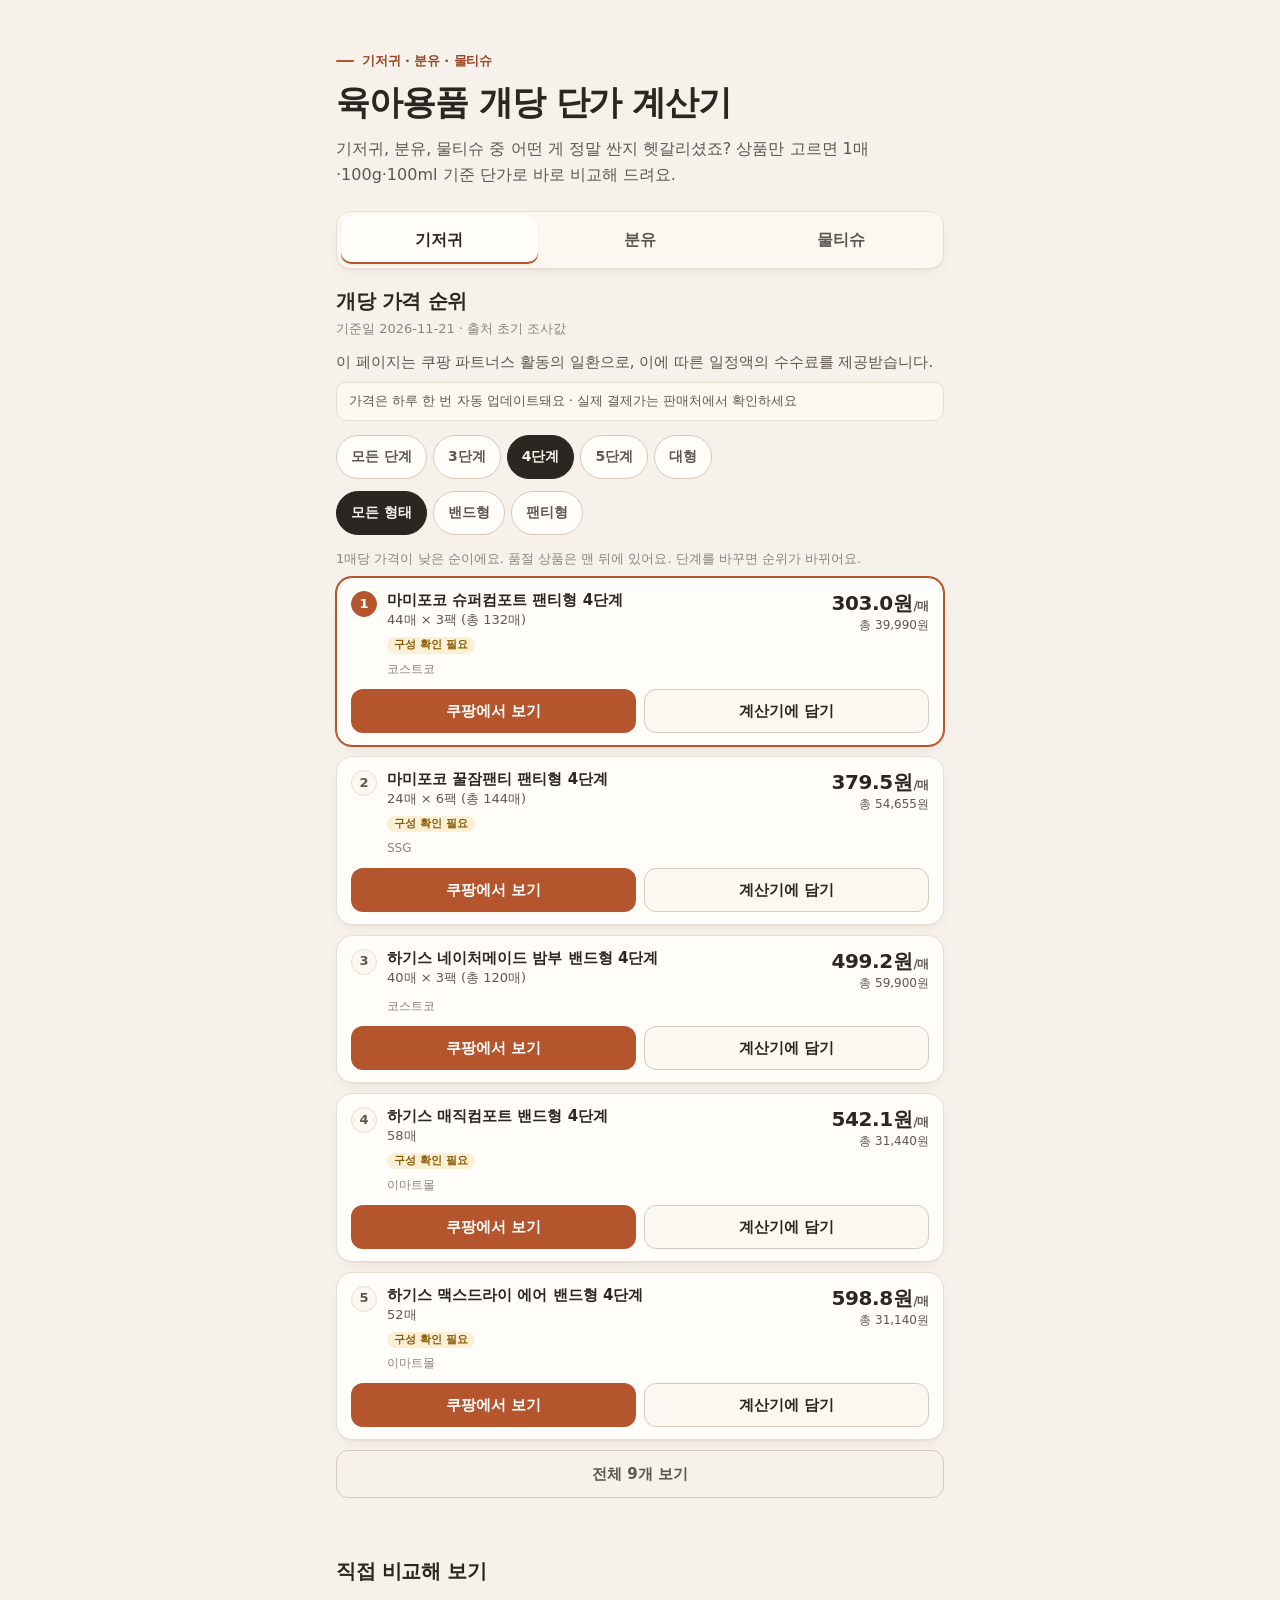
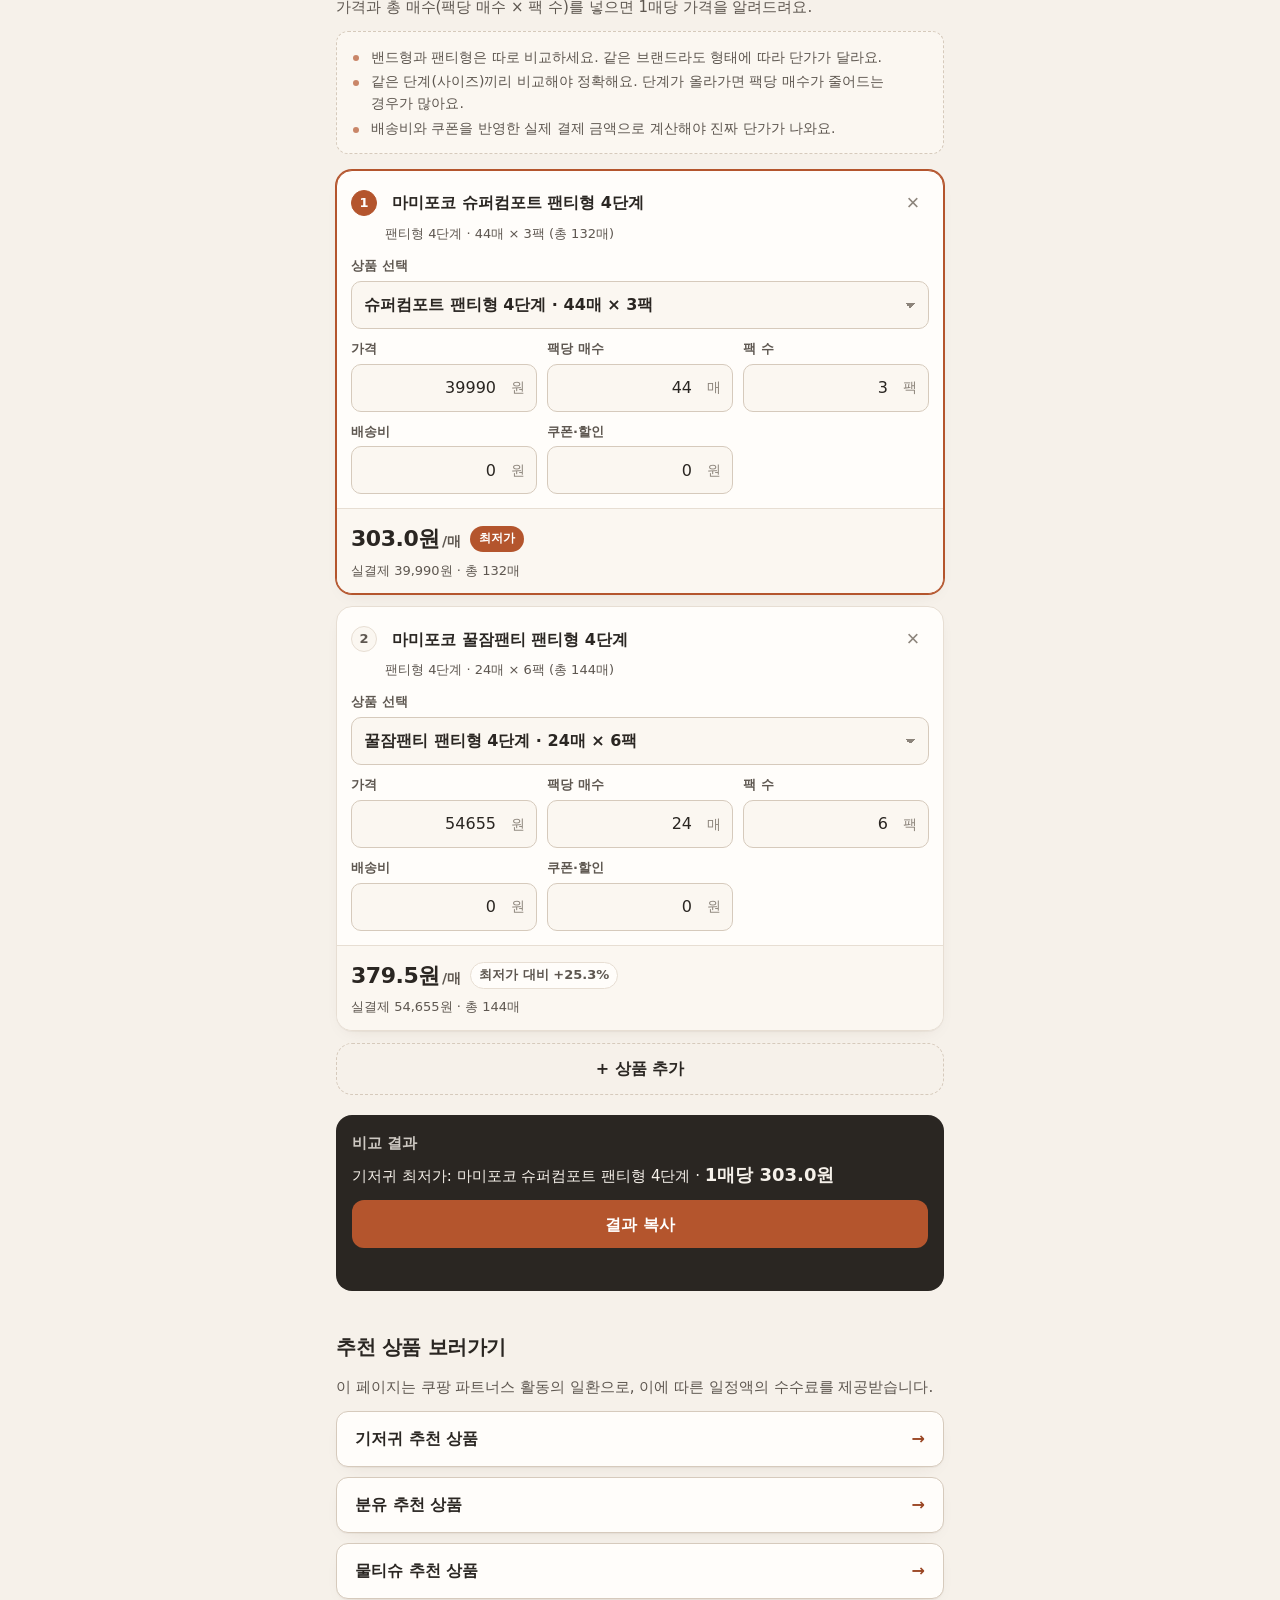
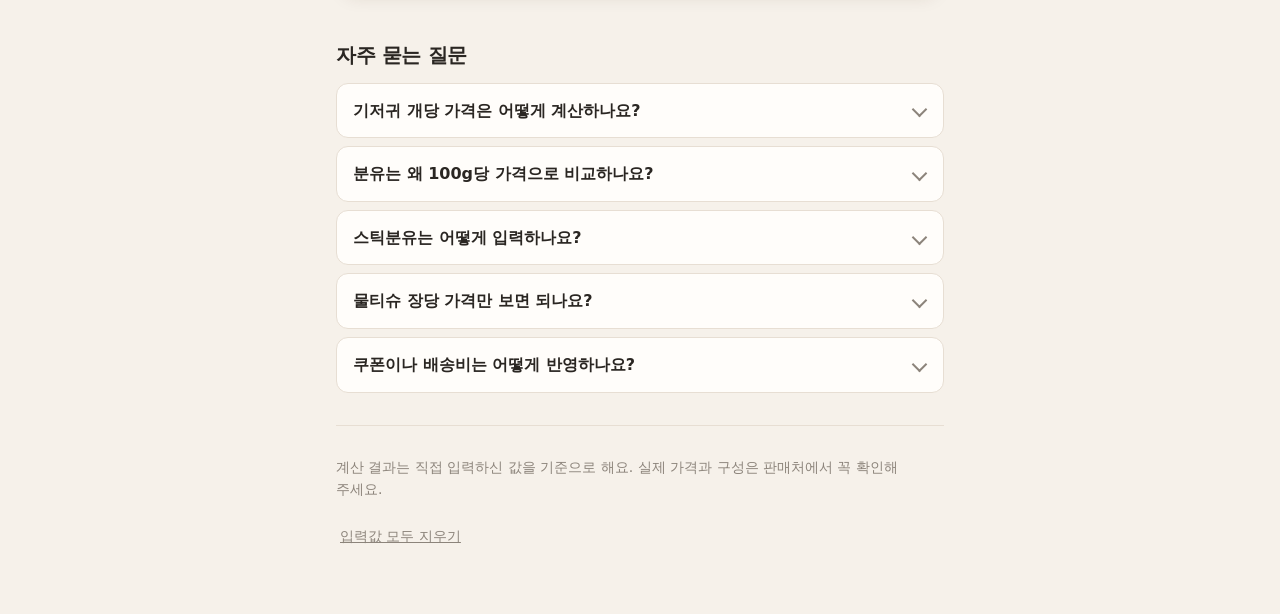
==== commit 85b4b267: "단가 계산기 새 버전으로 교체: 쿠팡 파트너스 링크 50종 연동, 운영자 안내 문구 정리" ====
--- a/index.html
+++ b/index.html
@@ -6,6 +6,7 @@
 <title>기저귀 단가 비교 계산기 | 분유 100g당·물티슈 장당 가격</title>
 <meta name="description" content="기저귀 개당 가격, 분유 100g당 가격, 물티슈 장당 가격을 가격·수량만 넣으면 바로 계산해요. 어떤 게 더 싼지 한눈에 비교해요.">
 <meta name="color-scheme" content="light dark">
+<link rel="icon" href="data:,">
 <meta name="theme-color" content="#F6F1EA" media="(prefers-color-scheme: light)">
 <meta name="theme-color" content="#191715" media="(prefers-color-scheme: dark)">
 <meta name="naver-site-verification" content="fc09fed3d4ea61fda26421a21eb1f4f3737c572e">
@@ -141,6 +142,7 @@
 }
 .card.is-best .card-no{background:var(--accent);color:var(--accent-ink);border-color:var(--accent)}
 .card-head .name-input{flex:1;min-width:0}
+.card-sub{margin:0;padding:0 14px 0 48px;font-size:13px;color:var(--ink-2);line-height:1.45}
 .remove{
   flex:none;appearance:none;border:0;background:transparent;color:var(--ink-3);
   width:44px;height:44px;border-radius:10px;cursor:pointer;font-size:22px;line-height:1;
@@ -254,6 +256,67 @@
   .fields{grid-template-columns:1fr 1fr 1fr}
 }
 @media (prefers-reduced-motion: reduce){ *{transition:none !important} }
+
+/* Ranking */
+.rank{margin:0 0 32px}
+.rank h2{font-size:20px;letter-spacing:-.02em;margin:0 0 2px;font-weight:800}
+.rank-meta{margin:0 0 10px;font-size:13px;color:var(--ink-3);font-variant-numeric:tabular-nums}
+.rank .disclosure{margin:0 0 8px}
+.auto-note{margin:0 0 12px;padding:8px 12px;font-size:13px;color:var(--ink-2);background:var(--surface-2);border:1px solid var(--line);border-radius:10px}
+.filters{display:flex;flex-direction:column;gap:6px;margin:0 0 10px}
+.chips{display:flex;gap:6px;overflow-x:auto;-webkit-overflow-scrolling:touch;scrollbar-width:none;padding:2px 2px 4px;margin:0 -2px}
+.chips::-webkit-scrollbar{display:none}
+.chip{
+  flex:none;appearance:none;border:1px solid var(--line-strong);background:var(--surface);color:var(--ink-2);
+  font:inherit;font-size:14px;font-weight:600;min-height:44px;padding:0 14px;border-radius:999px;cursor:pointer;
+}
+.chip[aria-pressed="true"]{background:var(--ink);color:var(--bg);border-color:var(--ink)}
+.rank-sort{margin:0 0 8px;font-size:13px;color:var(--ink-3)}
+.rank-list{list-style:none;margin:0;padding:0;display:flex;flex-direction:column;gap:10px}
+.rcard{background:var(--surface);border:1px solid var(--line);border-radius:var(--radius);box-shadow:var(--shadow);padding:12px 14px}
+.rcard.top{border-color:var(--accent);box-shadow:0 0 0 1px var(--accent),var(--shadow)}
+.rcard.sold .r-top,.rcard.sold .r-meta{opacity:.6}
+.r-top{display:grid;grid-template-columns:26px minmax(0,1fr) auto;gap:10px;align-items:start}
+.r-no{
+  width:26px;height:26px;border-radius:50%;display:grid;place-items:center;margin-top:1px;
+  font-size:13px;font-weight:800;background:var(--surface-2);color:var(--ink-2);border:1px solid var(--line);
+}
+.rcard.top .r-no{background:var(--accent);color:var(--accent-ink);border-color:var(--accent)}
+.r-name strong{display:block;font-size:15px;line-height:1.4;font-weight:700}
+.r-pack{display:block;font-size:13px;color:var(--ink-2);line-height:1.45}
+.r-price{text-align:right;font-variant-numeric:tabular-nums}
+.r-unit{display:block;font-size:20px;font-weight:800;letter-spacing:-.02em;white-space:nowrap;line-height:1.3}
+.r-unit small{font-size:12px;font-weight:600;color:var(--ink-2);margin-left:1px}
+.r-total{display:block;font-size:12px;color:var(--ink-2);white-space:nowrap}
+.r-meta{margin:4px 0 0 36px;font-size:12px;color:var(--ink-3)}
+.tag{display:inline-block;font-size:11px;font-weight:800;line-height:1.5;padding:0 7px;border-radius:999px;margin:3px 4px 0 0}
+.tag-sold{background:var(--ink-3);color:var(--surface)}
+.tag-verify{background:var(--warn-soft);color:var(--warn)}
+.r-actions{display:grid;grid-template-columns:1fr 1fr;gap:8px;margin-top:10px}
+.btn-sm{min-height:44px;font-size:15px;padding:0 10px;width:100%}
+.btn-cp{background:var(--accent);color:var(--accent-ink)}
+.btn-ghost{background:var(--surface-2);color:var(--ink);border:1px solid var(--line-strong)}
+.btn-ghost:hover{border-color:var(--accent)}
+.src-link{display:flex;align-items:center;justify-content:center;min-height:44px;font-size:14px;font-weight:600;color:var(--ink-2);text-decoration:underline;text-underline-offset:3px}
+.rank-more{
+  margin-top:10px;width:100%;min-height:48px;appearance:none;cursor:pointer;border:1px solid var(--line-strong);
+  background:transparent;color:var(--ink-2);font:inherit;font-weight:700;font-size:15px;border-radius:12px;
+}
+.rank-more[hidden],.r-actions [hidden]{display:none}
+.rank-empty{padding:16px;text-align:center;color:var(--ink-3);font-size:14px;background:var(--surface);border:1px dashed var(--line-strong);border-radius:var(--radius)}
+.rank-status{display:block;min-height:1.4em;margin-top:6px;font-size:13px;color:var(--accent-text);text-align:center}
+.calc-title{font-size:20px;letter-spacing:-.02em;margin:0 0 8px;font-weight:800;scroll-margin-top:80px}
+
+/* Product picker */
+.pick select{
+  padding-right:36px;font-weight:600;text-overflow:ellipsis;
+  background-image:linear-gradient(45deg,transparent 50%,var(--ink-3) 50%),linear-gradient(135deg,var(--ink-3) 50%,transparent 50%);
+  background-position:calc(100% - 18px) 52%,calc(100% - 13px) 52%;background-size:5px 5px;background-repeat:no-repeat;
+}
+.card{scroll-margin-top:80px}
+.card.flash{animation:flash 1.4s ease-out}
+@keyframes flash{0%{box-shadow:0 0 0 3px var(--accent),var(--shadow)}100%{box-shadow:var(--shadow)}}
+@media (prefers-reduced-motion: reduce){ .card.flash{animation:none} }
 </style>
 </head>
 <body>
@@ -261,14 +324,29 @@
   <header>
     <p class="eyebrow">기저귀 · 분유 · 물티슈</p>
     <h1>육아용품 개당 단가 계산기</h1>
-    <p class="intro">기저귀, 분유, 물티슈 중 어떤 게 정말 싼지 헷갈리셨죠? 가격과 수량만 넣으면 1매·100g·100ml 기준 단가로 바로 비교해 드려요.</p>
+    <p class="intro">기저귀, 분유, 물티슈 중 어떤 게 정말 싼지 헷갈리셨죠? 상품만 고르면 1매·100g·100ml 기준 단가로 바로 비교해 드려요.</p>
   </header>
 
   <div class="tabs" role="tablist" aria-label="품목 선택">
-    <button class="tab" role="tab" id="tab-diaper" aria-controls="panel-diaper" aria-selected="true" data-tab="diaper">기저귀</button>
-    <button class="tab" role="tab" id="tab-formula" aria-controls="panel-formula" aria-selected="false" data-tab="formula" tabindex="-1">분유</button>
-    <button class="tab" role="tab" id="tab-wipes" aria-controls="panel-wipes" aria-selected="false" data-tab="wipes" tabindex="-1">물티슈</button>
+    <button class="tab" role="tab" id="tab-diaper" aria-controls="ranking panel-diaper" aria-selected="true" data-tab="diaper">기저귀</button>
+    <button class="tab" role="tab" id="tab-formula" aria-controls="ranking panel-formula" aria-selected="false" data-tab="formula" tabindex="-1">분유</button>
+    <button class="tab" role="tab" id="tab-wipes" aria-controls="ranking panel-wipes" aria-selected="false" data-tab="wipes" tabindex="-1">물티슈</button>
   </div>
+
+  <section class="rank" id="ranking" aria-labelledby="rank-title">
+    <h2 id="rank-title">개당 가격 순위</h2>
+    <p class="rank-meta" id="rank-meta">기준일 - · 출처 -</p>
+    <!-- 아래 순위 카드에 쿠팡 버튼이 있어서, 대가성 문구를 버튼보다 위에 둡니다. 지우지 마세요. -->
+    <p class="disclosure">이 페이지는 쿠팡 파트너스 활동의 일환으로, 이에 따른 일정액의 수수료를 제공받습니다.</p>
+    <p class="auto-note">가격은 하루 한 번 자동 업데이트돼요 · 실제 결제가는 판매처에서 확인하세요</p>
+    <div class="filters" id="rank-filters"></div>
+    <p class="rank-sort" id="rank-sort"></p>
+    <ol class="rank-list" id="rank-list"></ol>
+    <button type="button" class="rank-more" id="rank-more" hidden></button>
+    <span class="rank-status" id="rank-status" role="status"></span>
+  </section>
+
+  <h2 class="calc-title" id="calc-title">직접 비교해 보기</h2>
 
   <section class="panel" id="panel-diaper" role="tabpanel" aria-labelledby="tab-diaper" data-panel="diaper">
     <p class="hint">가격과 총 매수(팩당 매수 × 팩 수)를 넣으면 1매당 가격을 알려드려요.</p>
@@ -492,10 +570,70 @@
 /* CALC-END */
 </script>
 
+<script type="application/json" id="data-snapshot">{"products":[{"id":"huggies-naturemade-pants-4-80","category":"diaper","brand":"하기스","line":"네이처메이드","type":"팬티형","stage":"4단계","perPack":80,"packs":1},{"id":"huggies-naturemade-pants-5-66","category":"diaper","brand":"하기스","line":"네이처메이드","type":"팬티형","stage":"5단계","perPack":66,"packs":1},{"id":"huggies-naturemade-bamboo-band-3-48x3","category":"diaper","brand":"하기스","line":"네이처메이드 밤부","type":"밴드형","stage":"3단계","perPack":48,"packs":3},{"id":"huggies-naturemade-bamboo-band-4-40x3","category":"diaper","brand":"하기스","line":"네이처메이드 밤부","type":"밴드형","stage":"4단계","perPack":40,"packs":3},{"id":"huggies-naturemade-bamboo-band-5-34x3","category":"diaper","brand":"하기스","line":"네이처메이드 밤부","type":"밴드형","stage":"5단계","perPack":34,"packs":3,"soldOut":true},{"id":"huggies-naturemade-bamboo-pants-4-54x2","category":"diaper","brand":"하기스","line":"네이처메이드 밤부","type":"팬티형","stage":"4단계","perPack":54,"packs":2},{"id":"huggies-naturemade-bamboo-pants-5-44x2","category":"diaper","brand":"하기스","line":"네이처메이드 밤부","type":"팬티형","stage":"5단계","perPack":44,"packs":2},{"id":"mamypoko-supercomfort-pants-4-44x3","category":"diaper","brand":"마미포코","line":"슈퍼컴포트","type":"팬티형","stage":"4단계","perPack":44,"packs":3,"verify":true},{"id":"mamypoko-supercomfort-pants-5-36x3","category":"diaper","brand":"마미포코","line":"슈퍼컴포트","type":"팬티형","stage":"5단계","perPack":36,"packs":3,"verify":true},{"id":"huggies-maxdry-air-band-5-44x2","category":"diaper","brand":"하기스","line":"맥스드라이 에어","type":"밴드형","stage":"5단계","perPack":44,"packs":2,"verify":true},{"id":"huggies-magiccomfort-pants-5-38","category":"diaper","brand":"하기스","line":"매직컴포트","type":"팬티형","stage":"5단계","perPack":38,"packs":1},{"id":"pampers-babydry-pants-5-144","category":"diaper","brand":"팸퍼스","line":"베이비드라이","type":"팬티형","stage":"5단계","perPack":144,"packs":1},{"id":"mamypoko-kkuljam-pants-4-24x6","category":"diaper","brand":"마미포코","line":"꿀잠팬티","type":"팬티형","stage":"4단계","perPack":24,"packs":6,"verify":true},{"id":"naturalblossom-vegan-band-3-26x4","category":"diaper","brand":"네추럴블라썸","line":"비건 기저귀","type":"밴드형","stage":"3단계","perPack":26,"packs":4},{"id":"bosomi-actionfit-pants-l-30x4","category":"diaper","brand":"보솜이","line":"액션핏","type":"팬티형","stage":"대형","perPack":30,"packs":4},{"id":"huggies-maxdry-air-band-4-52","category":"diaper","brand":"하기스","line":"맥스드라이 에어","type":"밴드형","stage":"4단계","perPack":52,"packs":1,"verify":true},{"id":"huggies-magiccomfort-band-4-58","category":"diaper","brand":"하기스","line":"매직컴포트","type":"밴드형","stage":"4단계","perPack":58,"packs":1,"verify":true},{"id":"huggies-naturemade-pants-4-42","category":"diaper","brand":"하기스","line":"네이처메이드","type":"팬티형","stage":"4단계","perPack":42,"packs":1},{"id":"kindo-bebeguard-pants-4-36","category":"diaper","brand":"킨도","line":"베베가드","type":"팬티형","stage":"4단계","perPack":36,"packs":1},{"id":"kindo-oslim-air-pants-4-36x4","category":"diaper","brand":"킨도","line":"오슬림 에어","type":"팬티형","stage":"4단계","perPack":36,"packs":4,"verify":true},{"id":"maeil-absolute-myeongjak-1-800","category":"formula","brand":"매일","line":"앱솔루트 프리미엄 명작","form":"캔","stage":"1단계","unitAmount":800,"unit":"g","count":1},{"id":"maeil-absolute-sensitive-1-900","category":"formula","brand":"매일","line":"앱솔루트 센서티브","form":"캔","stage":"1단계","unitAmount":900,"unit":"g","count":1,"verify":true},{"id":"namyang-imperialxo-stick-1-14x20","category":"formula","brand":"남양","line":"임페리얼XO","form":"스틱","stage":"1단계","unitAmount":14,"unit":"g","count":20},{"id":"namyang-imperialxo-stick-2-14x20","category":"formula","brand":"남양","line":"임페리얼XO","form":"스틱","stage":"2단계","unitAmount":14,"unit":"g","count":20},{"id":"namyang-imperialxo-stick-3-14x20","category":"formula","brand":"남양","line":"임페리얼XO","form":"스틱","stage":"3단계","unitAmount":14,"unit":"g","count":20},{"id":"namyang-imperialdreamxo-can-1-800","category":"formula","brand":"남양","line":"임페리얼드림 XO","form":"캔","stage":"1단계","unitAmount":800,"unit":"g","count":1,"soldOut":true},{"id":"namyang-imom-can-1-800","category":"formula","brand":"남양","line":"아이엠마더","form":"캔","stage":"1단계","unitAmount":800,"unit":"g","count":1},{"id":"namyang-imom-stick-1-14x20","category":"formula","brand":"남양","line":"아이엠마더","form":"스틱","stage":"1단계","unitAmount":14,"unit":"g","count":20},{"id":"namyang-imom-liquid-2-240x6","category":"formula","brand":"남양","line":"아이엠마더","form":"액상","stage":"2단계","unitAmount":240,"unit":"ml","count":6},{"id":"namyang-imom-goat-stick-1-14x12","category":"formula","brand":"남양","line":"아이엠마더 유기농 산양","form":"스틱","stage":"1단계","unitAmount":14,"unit":"g","count":12},{"id":"ildong-truemom-newclass-can-1-800","category":"formula","brand":"일동후디스","line":"트루맘 뉴클래스","form":"캔","stage":"1단계","unitAmount":800,"unit":"g","count":1},{"id":"ildong-truemom-newclassqueen-liquid-180x6","category":"formula","brand":"일동후디스","line":"트루맘 뉴클래스퀸","form":"액상","stage":"0~12개월","unitAmount":180,"unit":"ml","count":6},{"id":"ildong-goat-signature-can-1-800x6","category":"formula","brand":"일동후디스","line":"산양분유 시그니처","form":"캔","stage":"1단계","unitAmount":800,"unit":"g","count":6,"verify":true},{"id":"aptamil-profutura-pre-800x2","category":"formula","brand":"압타밀","line":"프로푸트라 (독일내수용)","form":"캔","stage":"프레","unitAmount":800,"unit":"g","count":2},{"id":"hipp-combiotic-1-600x6","category":"formula","brand":"힙","line":"콤비오틱","form":"캔","stage":"1단계","unitAmount":600,"unit":"g","count":6},{"id":"illuma-1-800","category":"formula","brand":"일루마","line":"일루마","form":"캔","stage":"1단계","unitAmount":800,"unit":"g","count":1},{"id":"bebesoop-premier-70x10","category":"wipes","brand":"베베숲","line":"프리미어","perPack":70,"packs":10,"gsm":70},{"id":"bebesoop-signature-blue-70x20","category":"wipes","brand":"베베숲","line":"시그니처 블루","perPack":70,"packs":20,"gsm":75},{"id":"bebesoop-signature-with-blue-70x10","category":"wipes","brand":"베베숲","line":"시그니처 위드 블루","perPack":70,"packs":10,"gsm":75},{"id":"bebesoop-signature-with-red-70x10","category":"wipes","brand":"베베숲","line":"시그니처 위드 레드","perPack":70,"packs":10,"gsm":80},{"id":"huggies-naturemade-biodeg-wipes-70x10","category":"wipes","brand":"하기스","line":"네이처메이드 생분해","perPack":70,"packs":10,"gsm":null},{"id":"huggies-premium-wipes-72x10","category":"wipes","brand":"하기스","line":"프리미엄","perPack":72,"packs":10,"gsm":65},{"id":"jalpul-naeez-simple-70x20","category":"wipes","brand":"잘풀리는집","line":"네이즈 심플","perPack":70,"packs":20,"gsm":55},{"id":"superdaddy-excellent82-70x20","category":"wipes","brand":"슈퍼대디","line":"엑설런트 82","perPack":70,"packs":20,"gsm":82},{"id":"bosomi-13mu-cap-60x9","category":"wipes","brand":"보솜이","line":"13무 안심 (캡)","perPack":60,"packs":9,"gsm":50,"soldOut":true},{"id":"kurlys-signature-wipes-70x10","category":"wipes","brand":"컬리스","line":"시그니처","perPack":70,"packs":10,"gsm":70,"verify":true},{"id":"brown-premium-70x10","category":"wipes","brand":"브라운","line":"프리미엄 브라운","perPack":70,"packs":10,"gsm":80},{"id":"brown-original-plus-80x10","category":"wipes","brand":"브라운","line":"오리지널 플러스","perPack":80,"packs":10,"gsm":55},{"id":"sum-signature-premium-63-70x10","category":"wipes","brand":"숨","line":"시그니처 프리미엄 63g","perPack":70,"packs":10,"gsm":63},{"id":"soondoongi-premium-emboss-70x10","category":"wipes","brand":"순둥이","line":"프리미엄 무향 엠보싱","perPack":70,"packs":10,"gsm":65}],"prices":{"updated":"2026-11-21","source":"초기 조사값","items":{"huggies-naturemade-pants-4-80":{"price":49990,"seller":"코스트코","url":"https://www.costco.co.kr/BabyKidsToysPets/Diapers/Diapers/Huggies-Naturemade-Panty-Type-Size-4-80ct/p/699904","checked":"2026-11-21"},"huggies-naturemade-pants-5-66":{"price":49990,"seller":"코스트코","url":"https://www.costco.co.kr/BabyKidsToysPets/Diapers/Diapers/Huggies-Naturemade-Panty-Type-5th-Stage-66ct/p/699905","checked":"2026-11-21"},"huggies-naturemade-bamboo-band-3-48x3":{"price":59900,"seller":"코스트코","url":"https://www.costco.co.kr/BabyKidsToysPets/Diapers/Diapers/Huggies-Naturemade-Bamboo-Band-Type-3rd-Stage-48x3/p/690303","checked":"2026-11-21"},"huggies-naturemade-bamboo-band-4-40x3":{"price":59900,"seller":"코스트코","url":"https://www.costco.co.kr/BabyKidsToysPets/Diapers/Diapers/Huggies-Naturemade-Bamboo-Band-Type-4th-Stage-40x3/p/690304","checked":"2026-11-21"},"huggies-naturemade-bamboo-band-5-34x3":{"price":59900,"seller":"코스트코","url":"https://www.costco.co.kr/BabyKidsToysPets/Diapers/Diapers/Huggies-Naturemade-Bamboo-Band-Type-5th-Stage-34x3/p/690305","checked":"2026-11-21","soldOut":true},"huggies-naturemade-bamboo-pants-4-54x2":{"price":64900,"seller":"코스트코","url":"https://www.costco.co.kr/BabyKidsToysPets/Diapers/Diapers/Huggies-Naturemade-Bamboo-Panty-Type-4th-Stage/p/690504","checked":"2026-11-21"},"huggies-naturemade-bamboo-pants-5-44x2":{"price":64900,"seller":"코스트코","url":"https://www.costco.co.kr/BabyKidsToysPets/Diapers/Diapers/Huggies-Naturemade-Bamboo-Panty-Type-5th-Stage/p/690505","checked":"2026-11-21"},"mamypoko-supercomfort-pants-4-44x3":{"price":39990,"seller":"코스트코","url":"https://www.costco.co.kr/BabyKidsToysPets/Diapers/Diapers/Mamypoko-Super-Comfort-Pants-S4-44P-x-3/p/691345","checked":"2026-11-21"},"mamypoko-supercomfort-pants-5-36x3":{"price":39990,"seller":"코스트코","url":"https://www.costco.co.kr/BabyKidsToysPets/Diapers/Diapers/Mamypoko-Super-Comfort-Pants-S5-36P-x-3/p/691346","checked":"2026-11-21"},"huggies-maxdry-air-band-5-44x2":{"price":71000,"seller":"SSG(G마켓 입점)","url":"https://m.ssg.com/item/itemView.ssg?itemId=1000894869076","checked":"2026-11-21"},"huggies-magiccomfort-pants-5-38":{"price":27440,"seller":"SSG","url":"https://m.ssg.com/item/itemView.ssg?itemId=1000804731702","checked":"2026-11-21"},"pampers-babydry-pants-5-144":{"price":92500,"seller":"SSG","url":"https://m.ssg.com/item/itemView.ssg?itemId=1000645366287","checked":"2026-11-21"},"mamypoko-kkuljam-pants-4-24x6":{"price":54655,"seller":"SSG","url":"https://www.ssg.com/item/itemView.ssg?itemId=1000075837270","checked":"2026-11-21"},"naturalblossom-vegan-band-3-26x4":{"price":45505,"seller":"SSG","url":"https://www.ssg.com/item/itemView.ssg?itemId=1000051361112","checked":"2026-11-21"},"bosomi-actionfit-pants-l-30x4":{"price":36000,"seller":"SSG","url":"https://m.ssg.com/item/itemView.ssg?itemId=1000711075549","checked":"2026-11-21"},"huggies-maxdry-air-band-4-52":{"price":31140,"seller":"이마트몰","url":"https://emart.ssg.com/item/itemView.ssg?itemId=1000822917453&siteNo=7009&salestrNo=2551","checked":"2026-11-21"},"huggies-magiccomfort-band-4-58":{"price":31440,"seller":"이마트몰","url":"https://emart.ssg.com/item/itemView.ssg?itemId=1000794130767&siteNo=7009&salestrNo=2551","checked":"2026-11-21"},"huggies-naturemade-pants-4-42":{"price":35360,"seller":"이마트몰","url":"https://emart.ssg.com/item/itemView.ssg?itemId=1000736197348&siteNo=7009&salestrNo=2551","checked":"2026-11-21"},"kindo-bebeguard-pants-4-36":{"price":24600,"seller":"이마트몰","url":"https://emart.ssg.com/item/itemView.ssg?itemId=1000632938144&siteNo=7009&salestrNo=2551","checked":"2026-11-21"},"maeil-absolute-myeongjak-1-800":{"price":22000,"seller":"컬리","url":"https://www.kurly.com/goods/1001188447","checked":"2026-11-21"},"maeil-absolute-sensitive-1-900":{"price":33000,"seller":"컬리","url":"https://www.kurly.com/goods/1001188472","checked":"2026-11-21"},"namyang-imperialxo-stick-1-14x20":{"price":10000,"seller":"컬리","url":"https://www.kurly.com/goods/1001299708","checked":"2026-11-21"},"namyang-imperialxo-stick-2-14x20":{"price":10000,"seller":"컬리","url":"https://www.kurly.com/goods/1001299710","checked":"2026-11-21"},"namyang-imperialxo-stick-3-14x20":{"price":10000,"seller":"컬리","url":"https://www.kurly.com/goods/1001299712","checked":"2026-11-21"},"namyang-imperialdreamxo-can-1-800":{"price":19000,"seller":"SSG.COM","url":"https://www.ssg.com/item/itemView.ssg?itemId=1000005066374","checked":"2026-11-21","soldOut":true},"namyang-imom-can-1-800":{"price":33000,"seller":"컬리","url":"https://www.kurly.com/goods/1001299168","checked":"2026-11-21"},"namyang-imom-stick-1-14x20":{"price":15000,"seller":"컬리","url":"https://www.kurly.com/goods/1001298466","checked":"2026-11-21"},"namyang-imom-liquid-2-240x6":{"price":9300,"seller":"컬리","url":"https://www.kurly.com/goods/1001298464","checked":"2026-11-21"},"namyang-imom-goat-stick-1-14x12":{"price":9900,"seller":"컬리","url":"https://www.kurly.com/goods/1001300258","checked":"2026-11-21"},"ildong-truemom-newclass-can-1-800":{"price":39800,"seller":"컬리","url":"https://www.kurly.com/goods/1001310032","checked":"2026-11-21"},"ildong-truemom-newclassqueen-liquid-180x6":{"price":9900,"seller":"SSG.COM","url":"https://www.ssg.com/item/itemView.ssg?itemId=1000038847953&siteNo=6001","checked":"2026-11-21"},"ildong-goat-signature-can-1-800x6":{"price":329400,"seller":"SSG.COM (일동후디스 본사 직영)","url":"https://www.ssg.com/item/itemView.ssg?itemId=1000615352167","checked":"2026-11-21"},"aptamil-profutura-pre-800x2":{"price":86610,"seller":"SSG.COM ((주)림인터내셔널)","url":"https://www.ssg.com/item/itemView.ssg?itemId=1000781802774","checked":"2026-11-21"},"hipp-combiotic-1-600x6":{"price":156400,"seller":"SSG.COM (하이유로)","url":"https://www.ssg.com/item/itemView.ssg?itemId=1000760584181","checked":"2026-11-21"},"illuma-1-800":{"price":71900,"seller":"컬리","url":"https://www.kurly.com/goods/5025960","checked":"2026-11-21"},"bebesoop-premier-70x10":{"price":14790,"seller":"다나와 최저가 (판매처 미표기)","url":"https://m.danawa.com/product/product.html?code=3670984","checked":"2026-11-21"},"bebesoop-signature-blue-70x20":{"price":65361,"seller":"SSG.COM (지마켓 위탁)","url":"https://m.ssg.com/item/itemView.ssg?itemId=1000667303396","checked":"2026-11-21"},"bebesoop-signature-with-blue-70x10":{"price":15970,"seller":"와이유 스토어 (다나와 최저가)","url":"https://prod.danawa.com/info/?pcode=15755213","checked":"2026-11-21"},"bebesoop-signature-with-red-70x10":{"price":18990,"seller":"CJ온스타일 (다나와 최저가)","url":"https://prod.danawa.com/info/?pcode=18717056","checked":"2026-11-21"},"huggies-naturemade-biodeg-wipes-70x10":{"price":22230,"seller":"옥션 (다나와 최저가)","url":"https://prod.danawa.com/info/?pcode=17856689","checked":"2026-11-21"},"huggies-premium-wipes-72x10":{"price":17030,"seller":"11번가 (다나와 최저가)","url":"https://prod.danawa.com/info/?pcode=14191400","checked":"2026-11-21"},"jalpul-naeez-simple-70x20":{"price":20430,"seller":"옥션 (다나와 최저가)","url":"https://prod.danawa.com/info/?pcode=21629012","checked":"2026-11-21"},"superdaddy-excellent82-70x20":{"price":29910,"seller":"11번가 (다나와 최저가)","url":"https://prod.danawa.com/info/?pcode=15670688","checked":"2026-11-21"},"bosomi-13mu-cap-60x9":{"price":16600,"seller":"SSG.COM","url":"https://www.ssg.com/item/itemView.ssg?itemId=1000005586838","checked":"2026-11-21","soldOut":true},"kurlys-signature-wipes-70x10":{"price":17800,"seller":"컬리","url":"https://www.kurly.com/goods/5061288","checked":"2026-11-21"},"brown-premium-70x10":{"price":24900,"seller":"컬리","url":"https://www.kurly.com/goods/1000110975","checked":"2026-11-21"},"brown-original-plus-80x10":{"price":18900,"seller":"컬리","url":"https://www.kurly.com/goods/1000106197","checked":"2026-11-21"},"sum-signature-premium-63-70x10":{"price":15900,"seller":"컬리","url":"https://www.kurly.com/goods/1001931104","checked":"2026-11-21"},"soondoongi-premium-emboss-70x10":{"price":22110,"seller":"11번가 (다나와 최저가)","url":"https://prod.danawa.com/info/?pcode=5473721","checked":"2026-11-21"}}}}</script>
+
 <script>
 (function () {
   'use strict';
+
+  // COUPANG-LINKS-START
+  var COUPANG_LINKS = {
+    "huggies-naturemade-pants-4-80": "https://link.coupang.com/a/iQYGAAaxEa",
+    "huggies-naturemade-pants-5-66": "https://link.coupang.com/a/iQXPMzGbM4",
+    "huggies-naturemade-bamboo-band-3-48x3": "https://link.coupang.com/a/iQXRhkOWce",
+    "huggies-naturemade-bamboo-band-4-40x3": "https://link.coupang.com/a/iQXShLgqXI",
+    "huggies-naturemade-bamboo-band-5-34x3": "https://link.coupang.com/a/iQXTPFHcRg",
+    "huggies-naturemade-bamboo-pants-4-54x2": "https://link.coupang.com/a/iQXUOfxs2m",
+    "huggies-naturemade-bamboo-pants-5-44x2": "https://link.coupang.com/a/iQXVTlmAg0",
+    "mamypoko-supercomfort-pants-4-44x3": "https://link.coupang.com/a/iQXXbxKoGy",
+    "mamypoko-supercomfort-pants-5-36x3": "https://link.coupang.com/a/iQXYj55J00",
+    "huggies-maxdry-air-band-5-44x2": "https://link.coupang.com/a/iQXZmdQp2q",
+    "huggies-magiccomfort-pants-5-38": "https://link.coupang.com/a/iQX0vYW8NE",
+    "pampers-babydry-pants-5-144": "https://link.coupang.com/a/iQX1IkiQ7U",
+    "mamypoko-kkuljam-pants-4-24x6": "https://link.coupang.com/a/iQX2KjZThI",
+    "naturalblossom-vegan-band-3-26x4": "https://link.coupang.com/a/iQX3UATGCa",
+    "bosomi-actionfit-pants-l-30x4": "https://link.coupang.com/a/iQX4KdbJYW",
+    "huggies-maxdry-air-band-4-52": "https://link.coupang.com/a/iQX5Rnu8ce",
+    "huggies-magiccomfort-band-4-58": "https://link.coupang.com/a/iQX6RCMTm0",
+    "huggies-naturemade-pants-4-42": "https://link.coupang.com/a/iQX7ZQlFwi",
+    "kindo-bebeguard-pants-4-36": "https://link.coupang.com/a/iQX8WjCrRI",
+    "kindo-oslim-air-pants-4-36x4": "https://link.coupang.com/a/iQX90QFg1Q",
+    "maeil-absolute-myeongjak-1-800": "https://link.coupang.com/a/iQYbmuEFsy",
+    "maeil-absolute-sensitive-1-900": "https://link.coupang.com/a/iQYcjcdpfM",
+    "namyang-imperialxo-stick-1-14x20": "https://link.coupang.com/a/iQYdd3gVpc",
+    "namyang-imperialxo-stick-2-14x20": "https://link.coupang.com/a/iQYehn6VYi",
+    "namyang-imperialxo-stick-3-14x20": "https://link.coupang.com/a/iQYfoZObBc",
+    "namyang-imperialdreamxo-can-1-800": "https://link.coupang.com/a/iQYgeyG3pc",
+    "namyang-imom-can-1-800": "https://link.coupang.com/a/iQYhiLntam",
+    "namyang-imom-stick-1-14x20": "https://link.coupang.com/a/iQYihVli6C",
+    "namyang-imom-liquid-2-240x6": "https://link.coupang.com/a/iQYi8s7yW4",
+    "namyang-imom-goat-stick-1-14x12": "https://link.coupang.com/a/iQYka1s9Gm",
+    "ildong-truemom-newclass-can-1-800": "https://link.coupang.com/a/iQYlnDqPK0",
+    "ildong-truemom-newclassqueen-liquid-180x6": "https://link.coupang.com/a/iQYmGuPfPg",
+    "ildong-goat-signature-can-1-800x6": "https://link.coupang.com/a/iQYnQZlNoO",
+    "aptamil-profutura-pre-800x2": "https://link.coupang.com/a/iQYoPTysYS",
+    "hipp-combiotic-1-600x6": "https://link.coupang.com/a/iQYpHw3YGW",
+    "illuma-1-800": "https://link.coupang.com/a/iQYqBILrm8",
+    "bebesoop-premier-70x10": "https://link.coupang.com/a/iQYrw6Bcpo",
+    "bebesoop-signature-blue-70x20": "https://link.coupang.com/a/iQYsy3y7um",
+    "bebesoop-signature-with-blue-70x10": "https://link.coupang.com/a/iQYtTBipMa",
+    "bebesoop-signature-with-red-70x10": "https://link.coupang.com/a/iQYuMsJb8S",
+    "huggies-naturemade-biodeg-wipes-70x10": "https://link.coupang.com/a/iQYv5mNJSK",
+    "huggies-premium-wipes-72x10": "https://link.coupang.com/a/iQYwY5re4y",
+    "jalpul-naeez-simple-70x20": "https://link.coupang.com/a/iQYx0CA91g",
+    "superdaddy-excellent82-70x20": "https://link.coupang.com/a/iQYy6eIS7x",
+    "bosomi-13mu-cap-60x9": "https://link.coupang.com/a/iQYz3X8vT2",
+    "kurlys-signature-wipes-70x10": "https://link.coupang.com/a/iQYATZWYg0",
+    "brown-premium-70x10": "https://link.coupang.com/a/iQYBM2ie5c",
+    "brown-original-plus-80x10": "https://link.coupang.com/a/iQYCRi3US4",
+    "sum-signature-premium-63-70x10": "https://link.coupang.com/a/iQYD6vHb0C",
+    "soondoongi-premium-emboss-70x10": "https://link.coupang.com/a/iQYFvF4ZGK"
+  };
+  // COUPANG-LINKS-END
+
   var STORE_KEY = 'babyUnitCalc.v1';
+  var CATS = ['diaper', 'formula', 'wipes'];
+  var RANK_LIMIT = 5;
   var CAT = {
     diaper: { label: '기저귀', calc: Calc.diaper },
     formula: { label: '분유', calc: Calc.formula },
@@ -530,24 +668,155 @@
     stick: { size: '스틱 1개', sizeUnit: 'g', count: '스틱 개수', countUnit: '개', sizePh: '14', countPh: '20' },
     liquid: { size: '1개 용량', sizeUnit: 'ml', count: '개수', countUnit: '개', sizePh: '200', countPh: '24' }
   };
-
+  var FORM_TO_TYPE = { '캔': 'can', '스틱': 'stick', '액상': 'liquid' };
+  /* Editing one of these turns a product-picked row into "직접 입력" (ship/disc/name stay linked). */
+  var DETACH_KEYS = { price: 1, perPack: 1, packs: 1, size: 1, count: 1, gsm: 1 };
+
+  /* ---------- Data (embedded snapshot first, then live JSON if reachable) ---------- */
+  var DATA = { products: [], prices: { updated: '', source: '', items: {} }, byId: {} };
+
+  function validProducts(a) {
+    return Array.isArray(a) && a.length > 0 && a.every(function (p) {
+      return p && typeof p.id === 'string' && CAT[p.category];
+    });
+  }
+  function validPrices(o) { return !!(o && typeof o === 'object' && o.items && typeof o.items === 'object'); }
+  function setData(products, prices) {
+    if (validProducts(products)) {
+      DATA.products = products;
+      DATA.byId = {};
+      products.forEach(function (p) { DATA.byId[p.id] = p; });
+    }
+    if (validPrices(prices)) DATA.prices = prices;
+  }
+  (function readSnapshot() {
+    try {
+      var s = JSON.parse(document.getElementById('data-snapshot').textContent);
+      setData(s && s.products, s && s.prices);
+    } catch (e) { /* keep empty */ }
+  })();
+
+  function priceOf(p) {
+    var pr = DATA.prices.items[p.id];
+    return pr && typeof pr.price === 'number' && isFinite(pr.price) && pr.price >= 0 ? pr : null;
+  }
+  function isSoldOut(p) {
+    var pr = DATA.prices.items[p.id];
+    if (pr && typeof pr.soldOut === 'boolean') return pr.soldOut;
+    return !!p.soldOut;
+  }
+  function groupOf(p) { return p.category === 'formula' ? (p.form === '액상' ? 'liquid' : 'powder') : 'all'; }
+  function productName(p) {
+    var kind = p.category === 'diaper' ? p.type : (p.category === 'formula' ? p.form : '');
+    return [p.brand, p.line, kind, p.stage].filter(Boolean).join(' ');
+  }
+  function packText(p) {
+    if (p.category === 'formula') {
+      var u = p.unit || 'g';
+      if (p.form === '캔') return p.count > 1 ? p.unitAmount + u + ' × ' + p.count + '캔' : p.unitAmount + u + ' 1캔';
+      return p.unitAmount + u + ' × ' + p.count + '개';
+    }
+    var t = p.packs > 1 ? p.perPack + '매 × ' + p.packs + '팩 (총 ' + (p.perPack * p.packs) + '매)' : p.perPack + '매';
+    if (p.category === 'wipes' && p.gsm != null) t += ' · ' + p.gsm + 'gsm';
+    return t;
+  }
+  /** Second line under a calculator row title: stage/type + pack, always fully visible (wraps). */
+  function subText(p) {
+    var kind = p.category === 'diaper' ? p.type : (p.category === 'formula' ? p.form : '');
+    var head = [kind, p.stage].filter(Boolean).join(' ');
+    return (head ? head + ' · ' : '') + packText(p);
+  }
+  /** Product -> calculator row values (strings, like user input). */
+  function productValues(p) {
+    var pr = priceOf(p);
+    var v = { price: pr ? String(pr.price) : '' };
+    if (p.category === 'formula') {
+      v.type = FORM_TO_TYPE[p.form] || 'can';
+      v.size = String(p.unitAmount);
+      v.count = String(p.count || 1);
+    } else {
+      v.perPack = String(p.perPack);
+      v.packs = String(p.packs || 1);
+      if (p.category === 'wipes') v.gsm = p.gsm != null ? String(p.gsm) : '';
+    }
+    return v;
+  }
+  function itemOf(p) {
+    var pr = priceOf(p);
+    var res = pr ? CAT[p.category].calc(productValues(p)) : { ok: false };
+    return { p: p, pr: pr, soldOut: isSoldOut(p), res: res };
+  }
+
+  /* ---------- Ranking filters ---------- */
+  var DEFAULT_FILTERS = { diaper: { stage: 'all', type: 'all' }, formula: { form: 'powder', stage: 'all' }, wipes: { gsm: 'all' } };
+  /* Default diaper stage = most common numbered stage among priced, in-stock diapers (same-size comparison first). */
+  (function () {
+    var cnt = {}, best = null;
+    DATA.products.forEach(function (p) {
+      if (p.category !== 'diaper' || !/^\d+단계$/.test(p.stage || '') || !priceOf(p) || isSoldOut(p)) return;
+      cnt[p.stage] = (cnt[p.stage] || 0) + 1;
+      if (!best || cnt[p.stage] > cnt[best]) best = p.stage;
+    });
+    if (best && cnt[best] >= 2) DEFAULT_FILTERS.diaper.stage = best;
+  })();
+  var filters = JSON.parse(JSON.stringify(DEFAULT_FILTERS));
+  var expanded = { diaper: false, formula: false, wipes: false };
+  var GSM_BUCKETS = [['all', '전체'], ['lt60', '60gsm 미만'], ['60to74', '60~74gsm'], ['gte75', '75gsm 이상']];
+
+  function gsmBucket(g) {
+    if (g == null || !isFinite(g)) return null;
+    return g < 60 ? 'lt60' : (g < 75 ? '60to74' : 'gte75');
+  }
+  function pass(p, f) {
+    if (p.category === 'diaper') {
+      return (f.stage === 'all' || p.stage === f.stage) && (f.type === 'all' || p.type === f.type);
+    }
+    if (p.category === 'formula') {
+      return groupOf(p) === f.form && (f.stage === 'all' || p.stage === f.stage);
+    }
+    return f.gsm === 'all' || gsmBucket(p.gsm) === f.gsm;
+  }
+  function stageKey(s) {
+    if (/^(프레|pre)$/i.test(s)) return 0;
+    var m = /^(\d+)단계$/.exec(s);
+    return m ? Number(m[1]) : 100;
+  }
+  function stageOptions(list) {
+    var seen = [];
+    list.forEach(function (p) { if (p.stage && seen.indexOf(p.stage) < 0) seen.push(p.stage); });
+    return seen.map(function (s, i) { return { s: s, i: i }; })
+      .sort(function (a, b) { return (stageKey(a.s) - stageKey(b.s)) || (a.i - b.i); })
+      .map(function (x) { return x.s; });
+  }
+  /** Priced products of a category passing filter f, cheapest first, sold-out last. */
+  function ranked(cat, f) {
+    return DATA.products
+      .filter(function (p) { return p.category === cat && pass(p, f); })
+      .map(itemOf)
+      .filter(function (it) { return it.res.ok; })
+      .sort(function (a, b) {
+        if (a.soldOut !== b.soldOut) return a.soldOut ? 1 : -1;
+        return a.res.value - b.res.value;
+      });
+  }
+
+  /* ---------- State ---------- */
   var uid = 0;
   function newRow(cat) {
-    var r = { id: ++uid, name: '' };
+    var r = { id: ++uid, name: '', pid: '' };
     FIELDS[cat].forEach(function (f) { r[f.k] = f.def || ''; });
     if (cat === 'formula') r.type = 'can';
     return r;
   }
-  function freshState() {
+  function freshState(auto) {
     return {
       tab: 'diaper',
+      autoFill: { diaper: auto, formula: auto, wipes: auto },
       diaper: [newRow('diaper'), newRow('diaper')],
       formula: [newRow('formula'), newRow('formula')],
       wipes: [newRow('wipes'), newRow('wipes')]
     };
   }
-
-  var state = load() || freshState();
 
   function load() {
     try {
@@ -555,13 +824,16 @@
       if (!raw) return null;
       var s = JSON.parse(raw);
       if (!s || typeof s !== 'object') return null;
-      var ok = ['diaper', 'formula', 'wipes'].every(function (c) {
+      var ok = CATS.every(function (c) {
         return Array.isArray(s[c]) && s[c].length >= 1 && s[c].length <= Calc.MAX_ROWS;
       });
       if (!ok) return null;
-      ['diaper', 'formula', 'wipes'].forEach(function (c) {
-        s[c] = s[c].map(function (old) {
+      var out = { tab: CAT[s.tab] ? s.tab : 'diaper', autoFill: {} };
+      CATS.forEach(function (c) {
+        out.autoFill[c] = !!(s.autoFill && s.autoFill[c] === true);
+        out[c] = s[c].map(function (old) {
           var r = newRow(c);
+          if (!old || typeof old !== 'object') return r;
           Object.keys(r).forEach(function (k) {
             if (k !== 'id' && typeof old[k] === 'string') r[k] = old[k].slice(0, 60);
           });
@@ -569,10 +841,11 @@
           return r;
         });
       });
-      if (!CAT[s.tab]) s.tab = 'diaper';
-      return s;
+      return out;
     } catch (e) { return null; }
   }
+  var state = load() || freshState(true);
+
   var saveTimer = null;
   function save() {
     clearTimeout(saveTimer);
@@ -580,6 +853,56 @@
       try { window.localStorage.setItem(STORE_KEY, JSON.stringify(state)); } catch (e) { /* private mode etc. */ }
     }, 250);
   }
+
+  function fillRow(row, p) {
+    var v = productValues(p);
+    Object.keys(v).forEach(function (k) { row[k] = v[k]; });
+    row.pid = p.id;
+    row.name = productName(p).slice(0, 40);
+    row.ship = '0';
+    row.disc = '0';
+  }
+  /** Re-sync rows that point at a product (new prices); unlink rows whose product vanished. */
+  function syncLinked(cat) {
+    state[cat].forEach(function (row) {
+      if (!row.pid) return;
+      var p = DATA.byId[row.pid];
+      if (!p || p.category !== cat) { row.pid = ''; return; }
+      var v = productValues(p);
+      Object.keys(v).forEach(function (k) { row[k] = v[k]; });
+    });
+  }
+  function allEmpty(cat) {
+    return state[cat].every(function (r) { return !r.pid && !String(r.price || '').trim(); });
+  }
+  /** Zero-input start: the 2 cheapest in-stock products of the tab's default filter. */
+  function prefill(cat) {
+    var pool = ranked(cat, DEFAULT_FILTERS[cat]).filter(function (it) { return !it.soldOut; });
+    if (cat === 'wipes' && pool.length) {
+      // compare like with like: 2nd pick from the same gsm bucket as the cheapest, if any
+      var b0 = gsmBucket(pool[0].p.gsm);
+      var same = pool.slice(1).filter(function (it) { return gsmBucket(it.p.gsm) === b0; });
+      pool = [pool[0]].concat(same.length ? same : pool.slice(1));
+    }
+    if (cat === 'diaper' && pool.length) {
+      // compare like with like: cheapest pair sharing the same stage AND type (pool is already cheapest-first)
+      var byKey = {}, pair = null;
+      pool.forEach(function (it) {
+        var k = it.p.stage + '|' + it.p.type;
+        (byKey[k] = byKey[k] || []).push(it);
+        if (!pair && byKey[k].length === 2) pair = byKey[k];
+      });
+      if (pair) pool = pair;
+    }
+    var picks = pool.slice(0, 2);
+    if (!picks.length) return false;
+    var rows = [newRow(cat), newRow(cat)];
+    picks.forEach(function (it, i) { fillRow(rows[i], it.p); });
+    state[cat] = rows;
+    state.autoFill[cat] = true;
+    return true;
+  }
+  function touch(cat) { if (state.autoFill[cat]) state.autoFill[cat] = false; }
 
   /* ---------- DOM helpers ---------- */
   function el(tag, attrs, children) {
@@ -612,6 +935,44 @@
     addBtn.disabled = state[cat].length >= Calc.MAX_ROWS;
     addBtn.textContent = state[cat].length >= Calc.MAX_ROWS ? '최대 ' + Calc.MAX_ROWS + '개까지 비교할 수 있어요' : '+ 상품 추가';
     recalc(cat);
+  }
+  /** Re-render while keeping keyboard focus/caret (used when live data arrives). */
+  function renderRowsKeepFocus(cat) {
+    var a = document.activeElement;
+    var id = a && a.id && a.closest && a.closest('[data-rows="' + cat + '"]') ? a.id : null;
+    var sel = null;
+    try { if (id && a.selectionStart != null) sel = [a.selectionStart, a.selectionEnd]; } catch (e) {}
+    renderRows(cat);
+    if (id) {
+      var n = document.getElementById(id);
+      if (n) { n.focus(); try { if (sel) n.setSelectionRange(sel[0], sel[1]); } catch (e) {} }
+    }
+  }
+
+  function buildPicker(cat, row) {
+    var id = cat + '-' + row.id + '-pick';
+    var select = el('select', { id: id, 'data-pick': '1' });
+    select.appendChild(el('option', { value: '', text: '직접 입력' }));
+    var groups = {};
+    var order = [];
+    DATA.products.forEach(function (p) {
+      if (p.category !== cat) return;
+      if (!groups[p.brand]) { groups[p.brand] = []; order.push(p.brand); }
+      groups[p.brand].push(p);
+    });
+    order.forEach(function (brand) {
+      var og = el('optgroup', { label: brand });
+      groups[brand].forEach(function (p) {
+        var kind = cat === 'diaper' ? p.type : (cat === 'formula' ? p.form : '');
+        var label = [p.line, kind, p.stage].filter(Boolean).join(' ') + ' · ' + packText(p).replace(/ \(총 \d+매\)/, '');
+        if (!priceOf(p)) label += ' (가격 직접 입력)';
+        else if (isSoldOut(p)) label += ' (품절)';
+        og.appendChild(el('option', { value: p.id, text: label }));
+      });
+      select.appendChild(og);
+    });
+    select.value = row.pid && DATA.byId[row.pid] ? row.pid : '';
+    return el('div', { class: 'field full pick' }, [el('label', { for: id, text: '상품 선택' }), select]);
   }
 
   function buildCard(cat, row, i) {
@@ -633,8 +994,11 @@
     head.lastChild.textContent = '×';
     if (state[cat].length <= 1) head.lastChild.disabled = true;
     card.appendChild(head);
+    var linked = row.pid && DATA.byId[row.pid];
+    if (linked) card.appendChild(el('p', { class: 'card-sub', text: subText(linked) }));
 
     var fields = el('div', { class: 'fields' });
+    if (DATA.products.length) fields.appendChild(buildPicker(cat, row));
     if (cat === 'formula') {
       var seg = el('div', { class: 'seg', role: 'group', 'aria-label': '분유 종류' });
       [['can', '캔'], ['stick', '스틱'], ['liquid', '액상']].forEach(function (t) {
@@ -732,6 +1096,151 @@
     return '가격과 매수를 넣으면 단가가 계산돼요.';
   }
 
+  /* ---------- Ranking ---------- */
+  function unitSuffix(cat, f) {
+    if (cat === 'formula') return f.form === 'liquid' ? '/100ml' : '/100g';
+    return '/매';
+  }
+  function chipRow(label, key, options, current) {
+    var row = el('div', { class: 'chips', role: 'group', 'aria-label': label });
+    options.forEach(function (o) {
+      row.appendChild(el('button', {
+        type: 'button', class: 'chip', 'data-filter': key, 'data-value': o[0],
+        'aria-pressed': String(current === o[0]), text: o[1]
+      }));
+    });
+    return row;
+  }
+  function renderFilters(cat) {
+    var host = $('#rank-filters');
+    host.textContent = '';
+    var f = filters[cat];
+    var list = DATA.products.filter(function (p) { return p.category === cat; });
+    if (cat === 'diaper') {
+      var st = stageOptions(list);
+      if (st.length > 1) host.appendChild(chipRow('단계', 'stage', [['all', '모든 단계']].concat(st.map(function (s) { return [s, s]; })), f.stage));
+      host.appendChild(chipRow('형태', 'type', [['all', '모든 형태'], ['밴드형', '밴드형'], ['팬티형', '팬티형']], f.type));
+    } else if (cat === 'formula') {
+      host.appendChild(chipRow('종류', 'form', [['powder', '캔·스틱'], ['liquid', '액상']], f.form));
+      var st2 = stageOptions(list.filter(function (p) { return groupOf(p) === f.form; }));
+      if (st2.length > 1) host.appendChild(chipRow('단계', 'stage', [['all', '모든 단계']].concat(st2.map(function (s) { return [s, s]; })), f.stage));
+    } else {
+      host.appendChild(chipRow('평량', 'gsm', GSM_BUCKETS, f.gsm));
+    }
+  }
+
+  function rankCard(cat, it, n, f) {
+    var p = it.p, pr = it.pr;
+    var li = el('li', { class: 'rcard' + (n === 0 && !it.soldOut ? ' top' : '') + (it.soldOut ? ' sold' : '') });
+    var name = el('div', { class: 'r-name' }, [
+      el('strong', { text: productName(p) }),
+      el('span', { class: 'r-pack', text: packText(p) })
+    ]);
+    if (it.soldOut) name.appendChild(el('span', { class: 'tag tag-sold', text: '품절' }));
+    if (p.verify) name.appendChild(el('span', { class: 'tag tag-verify', text: '구성 확인 필요', title: '조사 시 팩 구성이나 가격 표기가 불확실했던 상품이에요.' }));
+    var unit = el('span', { class: 'r-unit' });
+    unit.textContent = (cat === 'formula' ? Calc.upTo1(it.res.value) : Calc.one(it.res.value)) + '원';
+    unit.appendChild(el('small', { text: unitSuffix(cat, f) }));
+    li.appendChild(el('div', { class: 'r-top' }, [
+      el('span', { class: 'r-no', 'aria-label': it.soldOut ? '품절' : (n + 1) + '위', text: it.soldOut ? '–' : String(n + 1) }),
+      name,
+      el('div', { class: 'r-price' }, [unit, el('span', { class: 'r-total', text: '총 ' + Calc.won(pr.price) + '원' })])
+    ]));
+    var meta = pr.seller || '';
+    if (pr.checked && pr.checked !== DATA.prices.updated) meta += (meta ? ' · ' : '') + pr.checked + ' 확인';
+    if (meta) li.appendChild(el('p', { class: 'r-meta', text: meta }));
+
+    var actions = el('div', { class: 'r-actions' });
+    var link = COUPANG_LINKS[p.id];
+    var cp = el('a', {
+      class: 'btn btn-sm btn-cp', href: '#', 'data-coupang-id': p.id,
+      rel: 'sponsored nofollow noopener', target: '_blank', text: '쿠팡에서 보기'
+    });
+    if (typeof link === 'string' && /^https?:\/\//.test(link)) {
+      cp.setAttribute('href', link);
+      actions.appendChild(cp);
+    } else {
+      cp.hidden = true;
+      actions.appendChild(cp);
+      if (pr.url && /^https?:\/\//.test(pr.url)) {
+        actions.appendChild(el('a', { class: 'src-link', href: pr.url, rel: 'nofollow noopener', target: '_blank', text: '가격 출처 보기' }));
+      } else {
+        actions.appendChild(el('span'));
+      }
+    }
+    actions.appendChild(el('button', { type: 'button', class: 'btn btn-sm btn-ghost', 'data-add-product': p.id, text: '계산기에 담기' }));
+    li.appendChild(actions);
+    return li;
+  }
+
+  function renderRanking() {
+    var cat = state.tab;
+    var f = filters[cat];
+    var up = DATA.prices.updated || '-';
+    $('#rank-meta').textContent = '기준일 ' + up + ' · 출처 ' + (DATA.prices.source || '-');
+    renderFilters(cat);
+    var per = cat === 'formula' ? (f.form === 'liquid' ? '100ml당' : '100g당') : '1매당';
+    $('#rank-sort').textContent = per + ' 가격이 낮은 순이에요. 품절 상품은 맨 뒤에 있어요.' + (cat === 'diaper' ? ' 단계를 바꾸면 순위가 바뀌어요.' : '');
+    var items = ranked(cat, f);
+    var list = $('#rank-list');
+    list.textContent = '';
+    var more = $('#rank-more');
+    if (!items.length) {
+      list.appendChild(el('li', { class: 'rank-empty', text: '조건에 맞는 상품이 없어요. 다른 조건을 눌러 보세요.' }));
+      more.hidden = true;
+      return;
+    }
+    var shown = expanded[cat] ? items : items.slice(0, RANK_LIMIT);
+    shown.forEach(function (it, n) { list.appendChild(rankCard(cat, it, n, f)); });
+    if (items.length > RANK_LIMIT) {
+      more.hidden = false;
+      more.textContent = expanded[cat] ? '접기' : '전체 ' + items.length + '개 보기';
+      more.setAttribute('aria-expanded', String(expanded[cat]));
+    } else more.hidden = true;
+  }
+
+  function rankStatus(msg) {
+    var s = $('#rank-status');
+    s.textContent = msg;
+    clearTimeout(rankStatus.t);
+    rankStatus.t = setTimeout(function () { s.textContent = ''; }, 3000);
+  }
+
+  function showRow(cat, id) {
+    var card = $('[data-rows="' + cat + '"] [data-id="' + id + '"]');
+    if (!card) return;
+    var reduce = window.matchMedia && window.matchMedia('(prefers-reduced-motion: reduce)').matches;
+    try { card.scrollIntoView({ behavior: reduce ? 'auto' : 'smooth', block: 'center' }); } catch (e) { card.scrollIntoView(); }
+    card.classList.remove('flash');
+    void card.offsetWidth;
+    card.classList.add('flash');
+  }
+
+  function addProductToCalc(pid) {
+    var p = DATA.byId[pid];
+    if (!p) return;
+    var cat = p.category;
+    var rows = state[cat];
+    for (var i = 0; i < rows.length; i++) {
+      if (rows[i].pid === pid) { rankStatus('이미 계산기에 있어요.'); showRow(cat, rows[i].id); return; }
+    }
+    var target = null;
+    for (var j = 0; j < rows.length; j++) {
+      if (!rows[j].pid && !String(rows[j].price || '').trim()) { target = rows[j]; break; }
+    }
+    if (!target) {
+      if (rows.length >= Calc.MAX_ROWS) { rankStatus('최대 ' + Calc.MAX_ROWS + '개까지 비교할 수 있어요. 하나를 지운 뒤 담아 주세요.'); return; }
+      target = newRow(cat);
+      rows.push(target);
+    }
+    fillRow(target, p);
+    touch(cat);
+    renderRows(cat);
+    save();
+    rankStatus('계산기에 담았어요.');
+    showRow(cat, target.id);
+  }
+
   /* ---------- Summary + copy ---------- */
   function unitText(cat, res) {
     if (cat === 'diaper') return '1매당 ' + Calc.one(res.value) + '원';
@@ -843,6 +1352,7 @@
       if (on && focus) t.focus();
     });
     $all('.panel').forEach(function (p) { p.hidden = p.getAttribute('data-panel') !== cat; });
+    renderRanking();
     renderSummary();
     save();
   }
@@ -857,7 +1367,15 @@
     var card = target.closest('[data-id]');
     if (!panel || !card) return null;
     var cat = panel.getAttribute('data-panel');
-    return { cat: cat, row: findRow(cat, Number(card.getAttribute('data-id'))) };
+    return { cat: cat, row: findRow(cat, Number(card.getAttribute('data-id'))), card: card };
+  }
+  function detach(c) {
+    if (!c.row.pid) return;
+    c.row.pid = '';
+    var s = $('select[data-pick]', c.card);
+    if (s) s.value = '';
+    var sub = $('.card-sub', c.card);
+    if (sub) sub.parentNode.removeChild(sub);
   }
 
   document.addEventListener('input', function (e) {
@@ -865,10 +1383,28 @@
     if (!t.matches || !t.matches('input[data-k]')) return;
     var c = ctx(t);
     if (!c || !c.row) return;
-    c.row[t.getAttribute('data-k')] = t.value;
-    if (t.getAttribute('data-k') === 'name') { renderSummary(); save(); return; }
+    var k = t.getAttribute('data-k');
+    c.row[k] = t.value;
+    touch(c.cat);
+    if (DETACH_KEYS[k]) detach(c);
+    if (k === 'name') { renderSummary(); save(); return; }
     recalc(c.cat);
     save();
+  });
+
+  document.addEventListener('change', function (e) {
+    var t = e.target;
+    if (!t.matches || !t.matches('select[data-pick]')) return;
+    var c = ctx(t);
+    if (!c || !c.row) return;
+    touch(c.cat);
+    var p = DATA.byId[t.value];
+    if (!p) { c.row.pid = ''; save(); return; }   // "직접 입력": keep values, unlink
+    fillRow(c.row, p);
+    renderRows(c.cat);
+    save();
+    var again = document.getElementById(c.cat + '-' + c.row.id + '-pick');
+    if (again) again.focus();
   });
 
   document.addEventListener('click', function (e) {
@@ -876,16 +1412,38 @@
     var tab = t.closest('.tab');
     if (tab) { setTab(tab.getAttribute('data-tab')); return; }
 
+    var chip = t.closest('[data-filter]');
+    if (chip) {
+      var f = filters[state.tab];
+      var key = chip.getAttribute('data-filter');
+      f[key] = chip.getAttribute('data-value');
+      if (key === 'form') f.stage = 'all';
+      expanded[state.tab] = false;
+      renderRanking();
+      return;
+    }
+    if (t.closest('#rank-more')) {
+      expanded[state.tab] = !expanded[state.tab];
+      renderRanking();
+      return;
+    }
+    var addP = t.closest('[data-add-product]');
+    if (addP) { addProductToCalc(addP.getAttribute('data-add-product')); return; }
+
+    var cpBtn = t.closest('a[data-coupang-id]');
+    if (cpBtn && cpBtn.getAttribute('href') === '#') { e.preventDefault(); return; }
+
     var add = t.closest('[data-add]');
     if (add) {
       var cat = add.getAttribute('data-add');
       if (state[cat].length >= Calc.MAX_ROWS) return;
+      touch(cat);
       state[cat].push(newRow(cat));
       renderRows(cat);
       save();
       var cards = $all('[data-rows="' + cat + '"] .card');
       var last = cards[cards.length - 1];
-      if (last) { var inp = $('input[data-k="price"]', last); if (inp) inp.focus(); }
+      if (last) { var inp = $('select[data-pick]', last) || $('input[data-k="price"]', last); if (inp) inp.focus(); }
       return;
     }
 
@@ -893,6 +1451,7 @@
     if (rm) {
       var c = ctx(rm);
       if (!c || state[c.cat].length <= 1) return;
+      touch(c.cat);
       var id = Number(rm.getAttribute('data-remove'));
       state[c.cat] = state[c.cat].filter(function (r) { return r.id !== id; });
       renderRows(c.cat);
@@ -904,6 +1463,8 @@
     if (seg) {
       var c2 = ctx(seg);
       if (!c2 || !c2.row) return;
+      touch(c2.cat);
+      if (c2.row.type !== seg.getAttribute('data-type')) c2.row.pid = '';
       c2.row.type = seg.getAttribute('data-type');
       renderRows(c2.cat);
       save();
@@ -911,13 +1472,10 @@
       if (card) card.focus();
       return;
     }
-
-    var aff = t.closest('a[data-coupang="PLACEHOLDER"]');
-    if (aff && aff.getAttribute('href') === '#') { e.preventDefault(); return; }
   });
 
   document.querySelector('.tabs').addEventListener('keydown', function (e) {
-    var keys = ['diaper', 'formula', 'wipes'];
+    var keys = CATS;
     var i = keys.indexOf(state.tab);
     if (e.key === 'ArrowRight') { e.preventDefault(); setTab(keys[(i + 1) % 3], true); }
     else if (e.key === 'ArrowLeft') { e.preventDefault(); setTab(keys[(i + 2) % 3], true); }
@@ -926,19 +1484,52 @@
   $('#copy-btn').addEventListener('click', copyResult);
   $('#reset-btn').addEventListener('click', function () {
     var tab = state.tab;
-    state = freshState();
+    state = freshState(false);
     state.tab = tab;
-    ['diaper', 'formula', 'wipes'].forEach(renderRows);
+    CATS.forEach(renderRows);
     setTab(tab);
     try { window.localStorage.removeItem(STORE_KEY); } catch (e) {}
   });
 
   /* ---------- Init ---------- */
-  ['diaper', 'formula', 'wipes'].forEach(function (c) {
+  CATS.forEach(function (c) {
     state[c].forEach(function (r) { r.id = ++uid; });
+    syncLinked(c);
+    if (state.autoFill[c] || allEmpty(c)) prefill(c);
     renderRows(c);
   });
   setTab(state.tab);
+
+  /* Live data (GitHub Pages): newer prices.json/products.json. Any failure -> keep embedded snapshot. */
+  function getJSON(url, opts) {
+    try {
+      return window.fetch(url, opts).then(function (r) { return r.ok ? r.json() : null; }).catch(function () { return null; });
+    } catch (e) { return Promise.resolve(null); }
+  }
+  try {
+    if (window.fetch && window.Promise && location.protocol !== 'file:') {
+      Promise.all([getJSON('data/products.json', { cache: 'no-cache' }), getJSON('data/prices.json', { cache: 'no-store' })])
+        .then(function (res) {
+          var prods = validProducts(res[0]) ? res[0] : null;
+          var prices = validPrices(res[1]) ? res[1] : null;
+          if (!prods && !prices) return;
+          setData(prods, prices);
+          CATS.forEach(function (c) {
+            var before = JSON.stringify(state[c]);
+            syncLinked(c);
+            if (state.autoFill[c]) prefill(c);
+            // prefill() makes new row ids; keep them only if content changed
+            if (JSON.stringify(state[c].map(strip)) === JSON.stringify(JSON.parse(before).map(strip))) state[c] = JSON.parse(before);
+            // always re-render so the product picker lists products added to the live products.json
+            renderRowsKeepFocus(c);
+          });
+          renderRanking();
+          save();
+        })
+        .catch(function () { /* silent: snapshot stays */ });
+    }
+  } catch (e) { /* fetch blocked: snapshot stays */ }
+  function strip(r) { var o = {}; Object.keys(r).forEach(function (k) { if (k !== 'id') o[k] = r[k]; }); return o; }
 })();
 </script>
 </body>
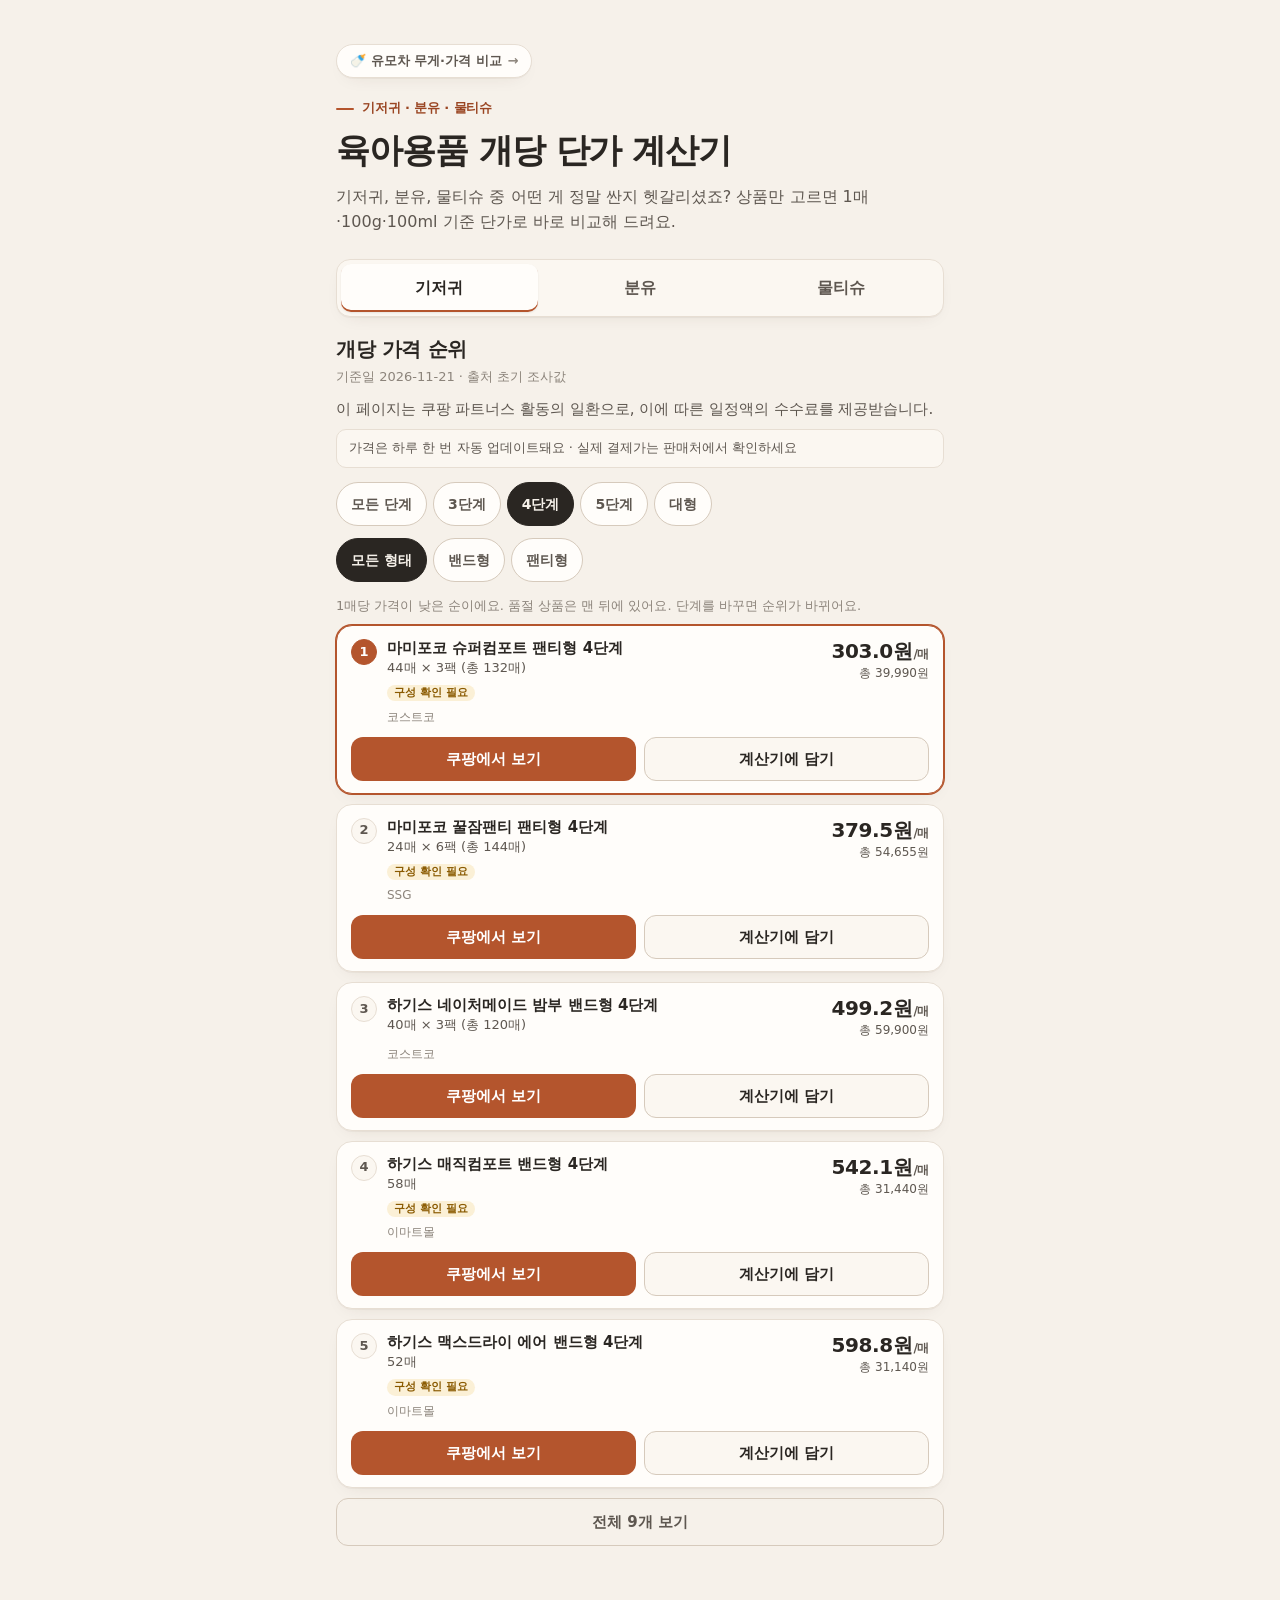
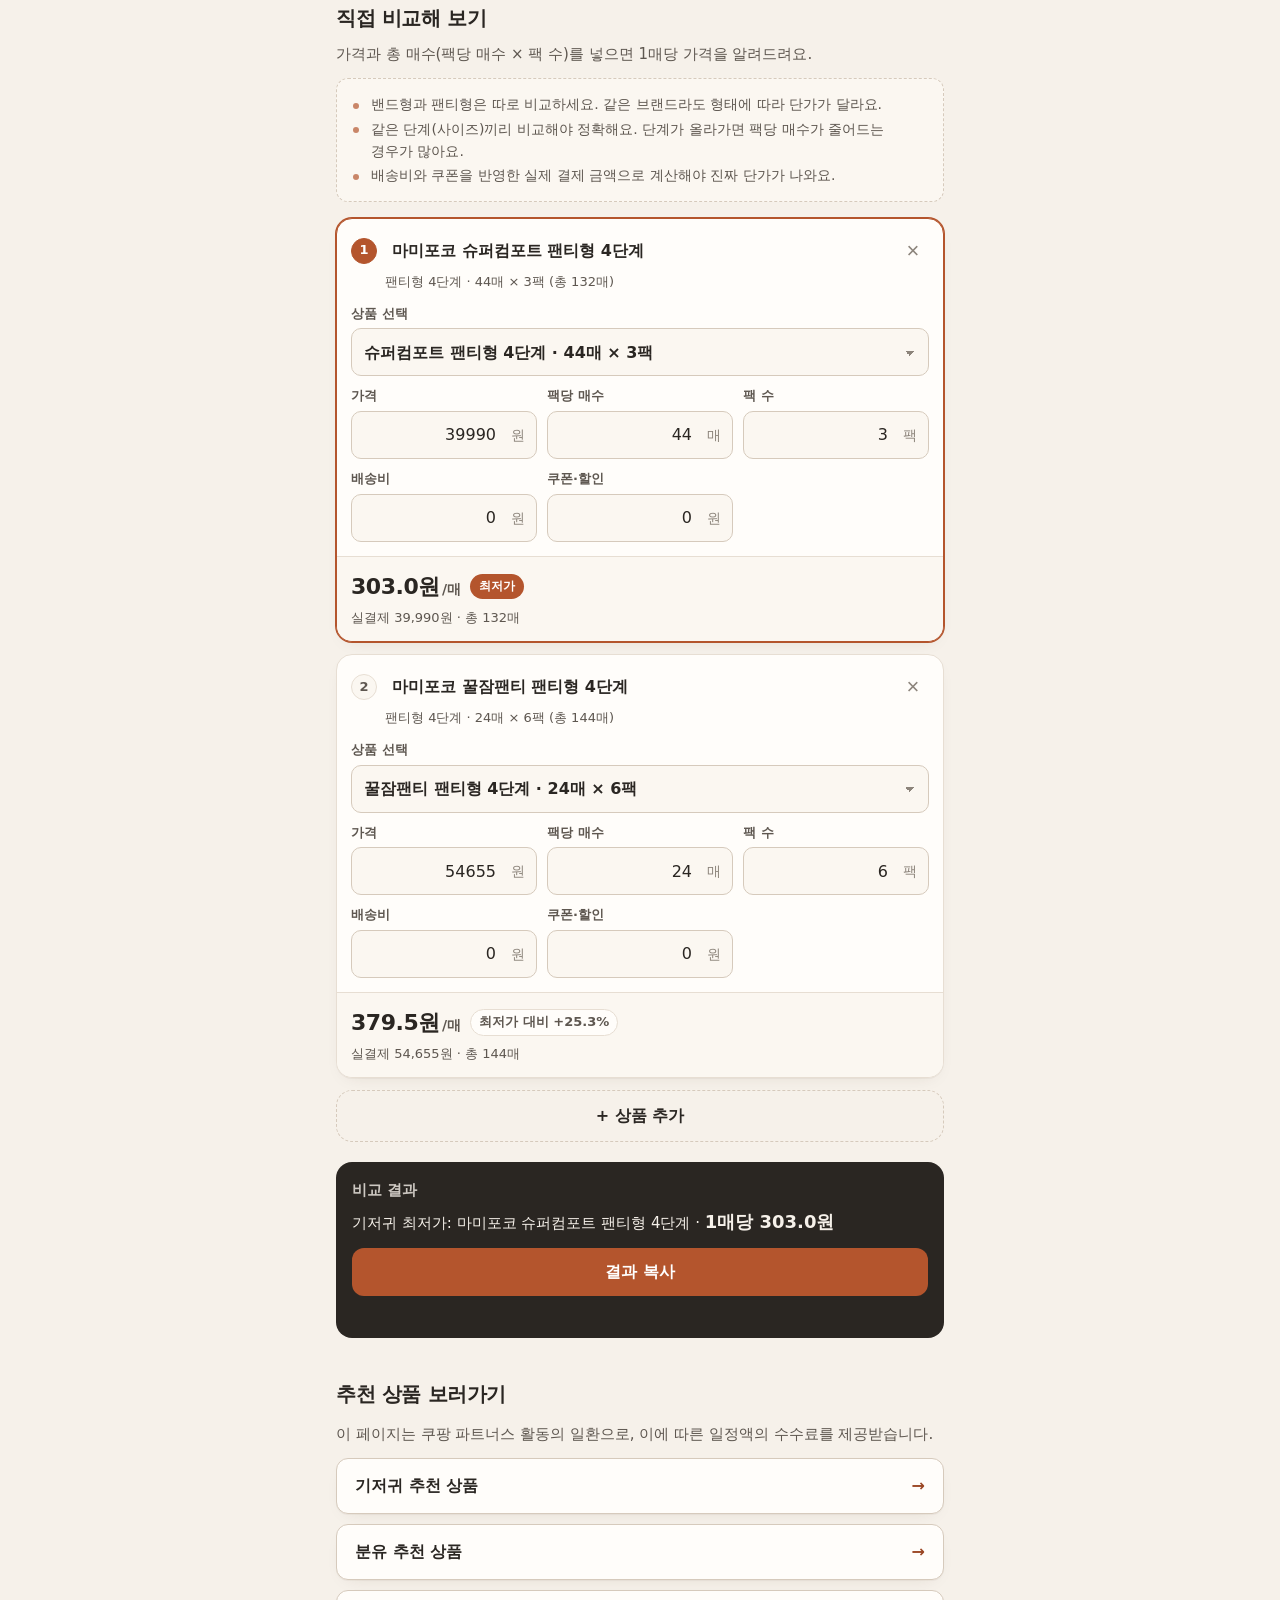
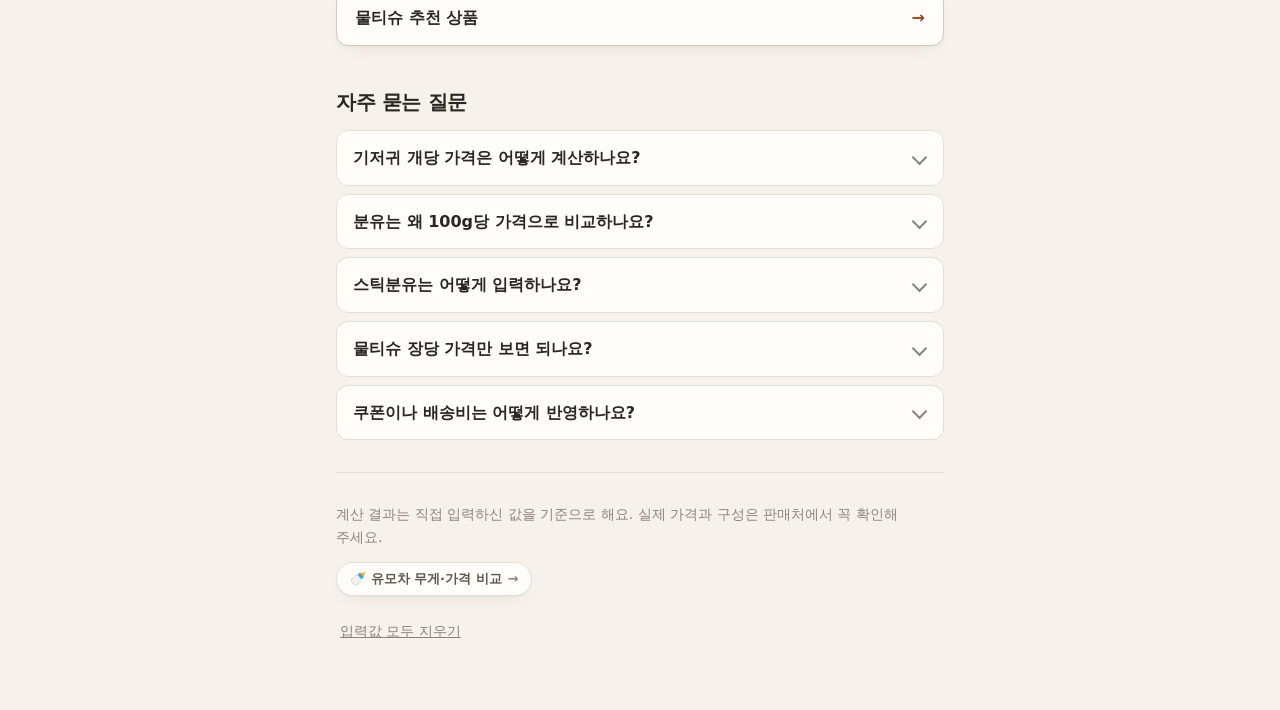
==== commit e4c14a26: "유모차 비교 페이지 /stroller/ 추가: 쿠팡 판매가 27종 반영·쿠팡 파트너스 링크 27종·SEO 보강 및 계산기 상호 링크" ====
--- a/index.html
+++ b/index.html
@@ -84,6 +84,13 @@
 .wrap{max-width:640px;margin:0 auto;padding:28px 16px 56px}
 .num,.result-main,.result-sub{font-variant-numeric:tabular-nums}
 
+/* Cross-site nav */
+.sitenav{display:flex;flex-wrap:wrap;gap:8px;margin:0 0 14px}
+.sitenav a{display:inline-flex;align-items:center;gap:6px;font-size:13px;font-weight:700;color:var(--ink-2);text-decoration:none;background:var(--surface);border:1px solid var(--line);border-radius:999px;padding:8px 13px;line-height:1.2;box-shadow:var(--shadow)}
+.sitenav a:hover,.sitenav a:hover::after{border-color:var(--accent);color:var(--accent-text)}
+.sitenav a::after{content:"\2192";font-weight:800;color:var(--ink-3)}
+.sitenav a:hover::after{color:var(--accent-text)}
+
 /* Header */
 .eyebrow{
   display:inline-flex;align-items:center;gap:8px;
@@ -322,6 +329,9 @@
 <body>
 <main class="wrap">
   <header>
+    <nav class="sitenav" aria-label="다른 계산기">
+      <a href="/stroller/">🍼 유모차 무게·가격 비교</a>
+    </nav>
     <p class="eyebrow">기저귀 · 분유 · 물티슈</p>
     <h1>육아용품 개당 단가 계산기</h1>
     <p class="intro">기저귀, 분유, 물티슈 중 어떤 게 정말 싼지 헷갈리셨죠? 상품만 고르면 1매·100g·100ml 기준 단가로 바로 비교해 드려요.</p>
@@ -428,6 +438,9 @@
 
   <footer class="disclaimer">
     <p>계산 결과는 직접 입력하신 값을 기준으로 해요. 실제 가격과 구성은 판매처에서 꼭 확인해 주세요.</p>
+    <nav class="sitenav" aria-label="다른 계산기">
+      <a href="/stroller/">🍼 유모차 무게·가격 비교</a>
+    </nav>
     <button type="button" class="reset" id="reset-btn">입력값 모두 지우기</button>
   </footer>
 </main>
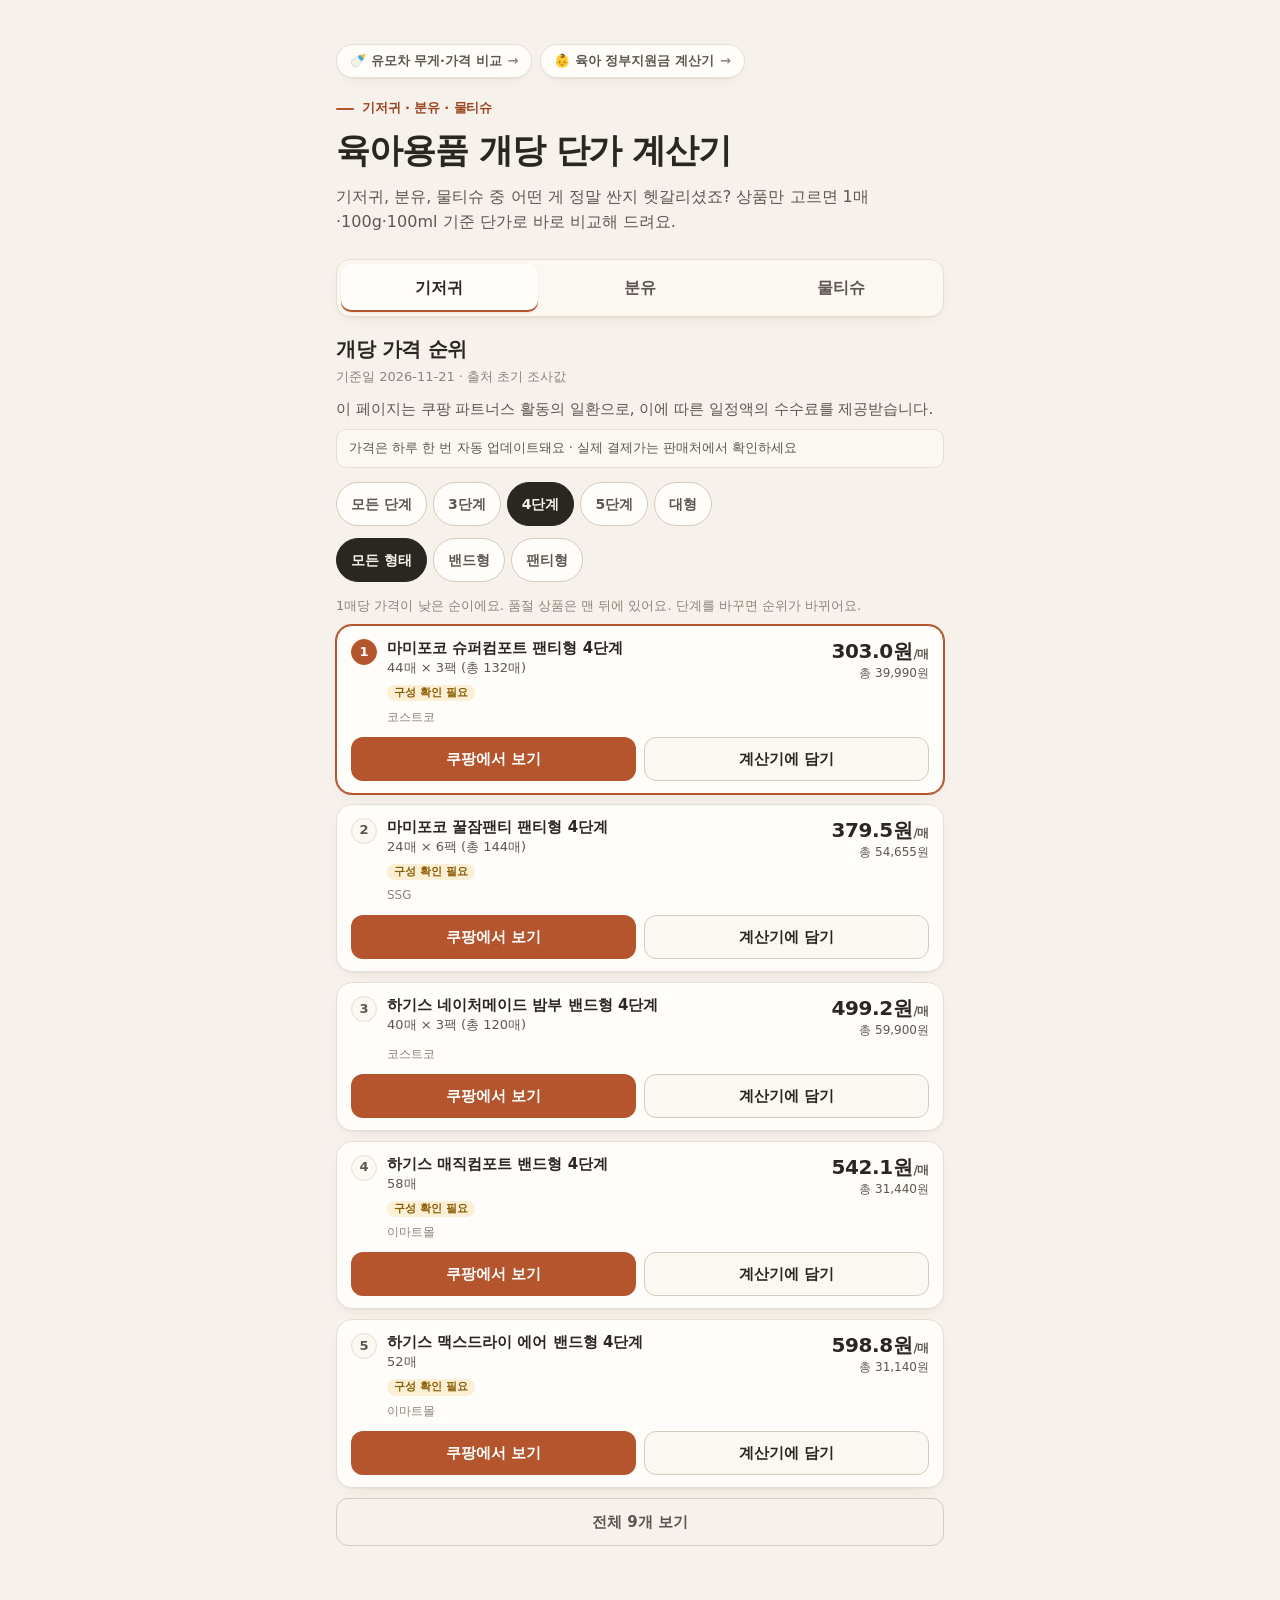
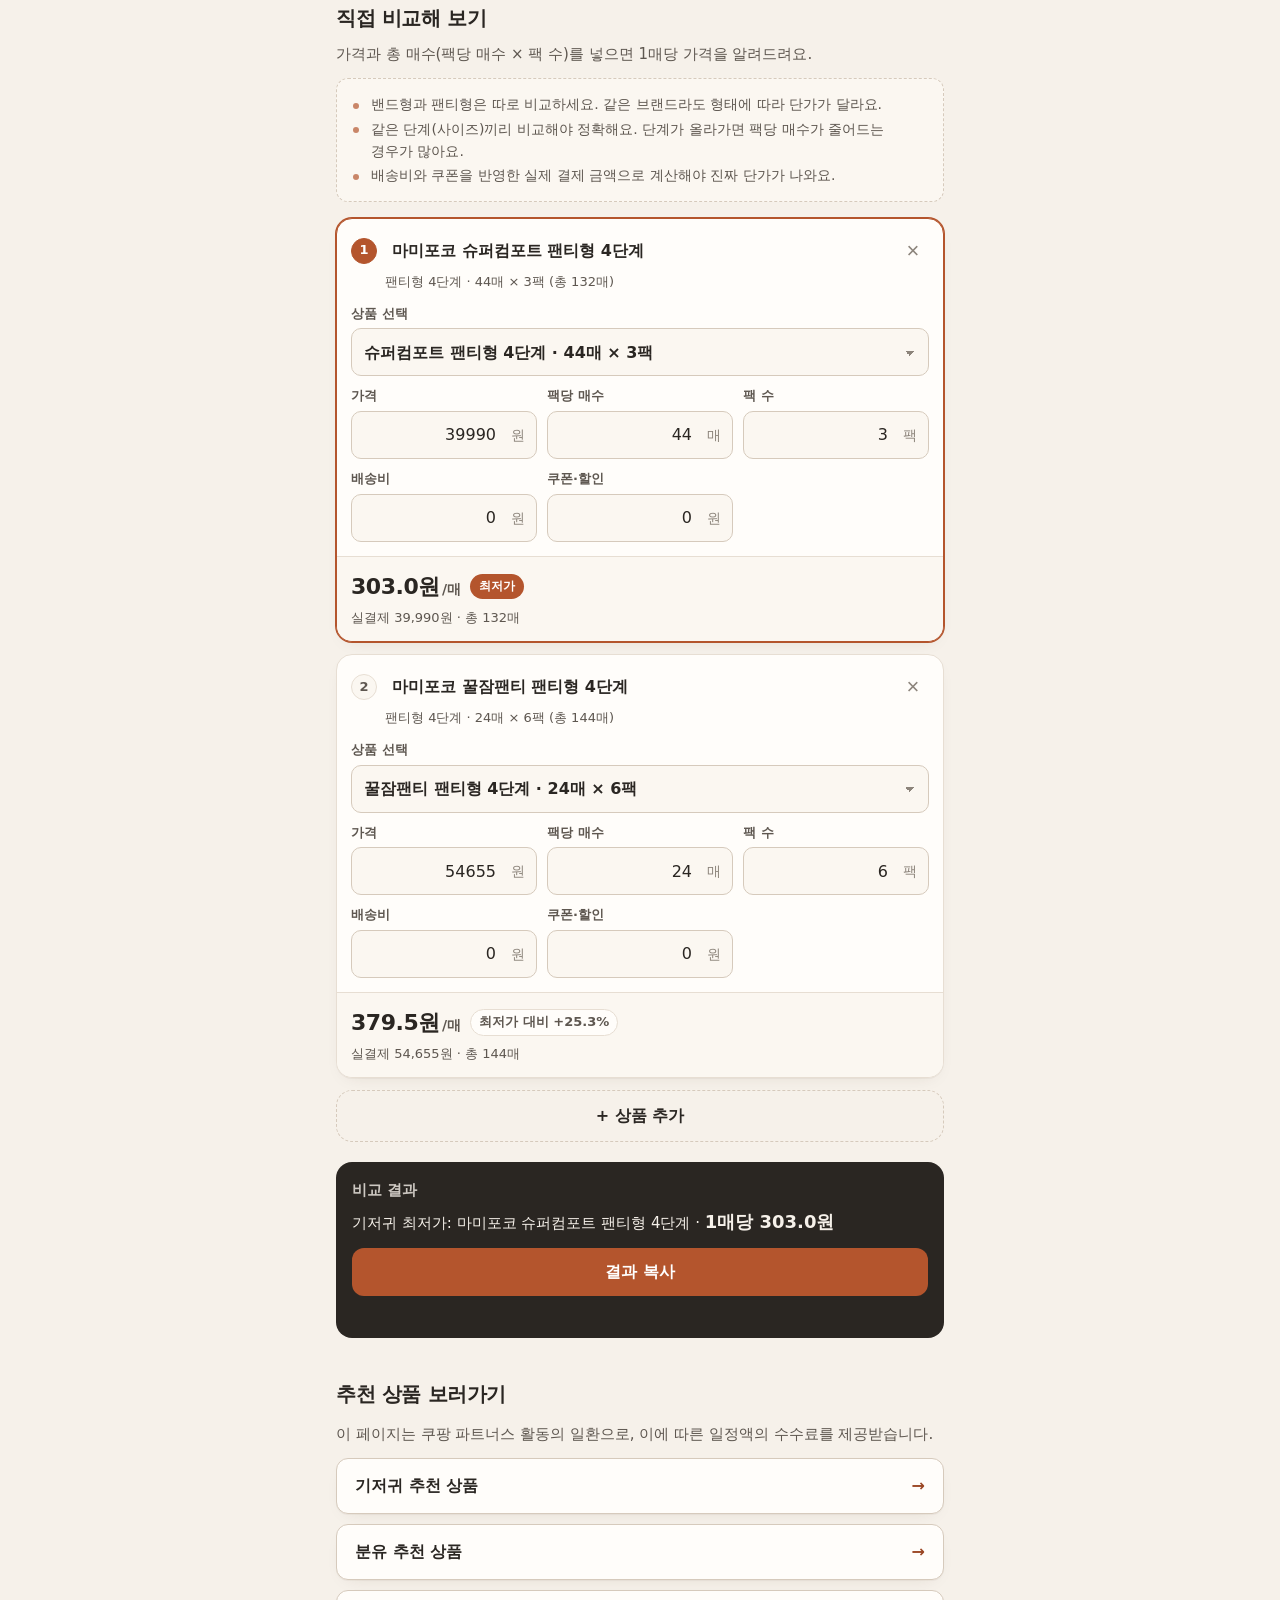
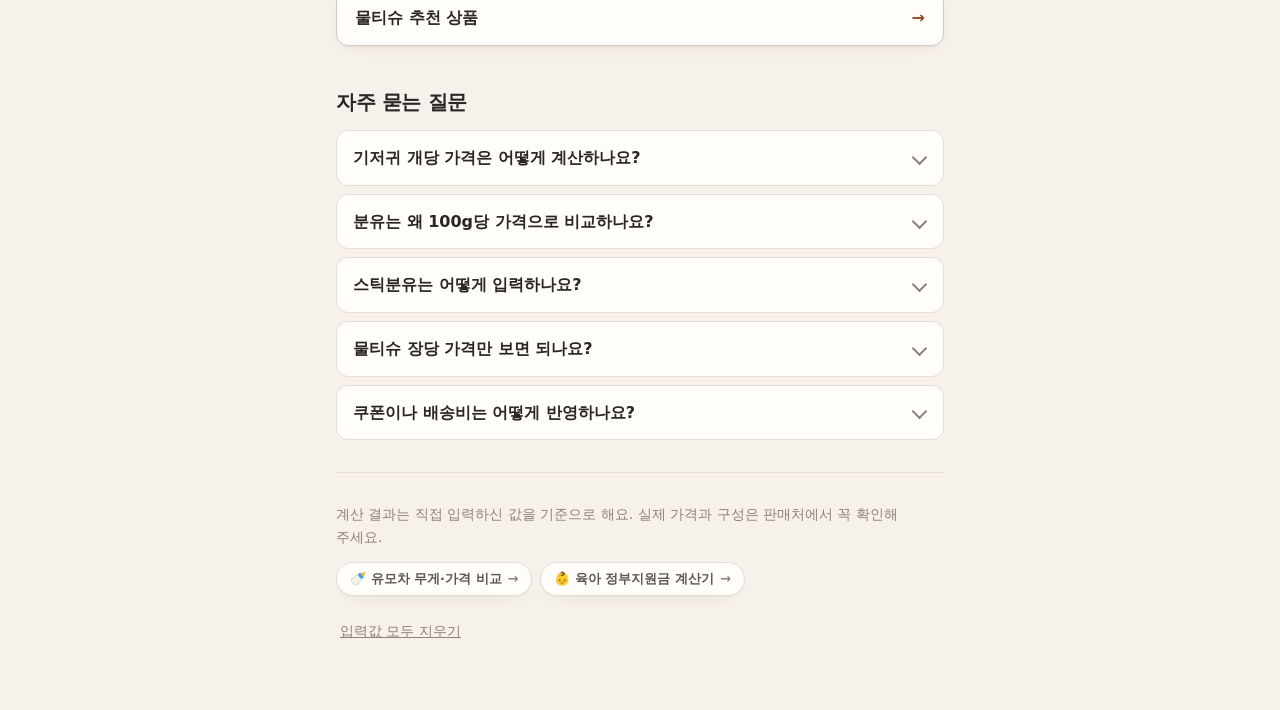
==== commit 7b855c05: "육아 정부지원금 계산기 /benefit/ 추가: 3개 페이지 상호 네비게이션·SEO 메타·JSON-LD·OG 썸네일·사이트맵 반영" ====
--- a/index.html
+++ b/index.html
@@ -13,6 +13,19 @@
 <meta property="og:type" content="website">
 <meta property="og:title" content="기저귀 단가 비교 계산기 | 분유 100g당·물티슈 장당 가격">
 <meta property="og:description" content="기저귀 개당 가격, 분유 100g당 가격, 물티슈 장당 가격을 가격·수량만 넣으면 바로 계산해요. 어떤 게 더 싼지 한눈에 비교해요.">
+<meta property="og:url" content="https://p9chy5j655-collab.github.io/">
+<meta property="og:site_name" content="육아용품 단가 비교">
+<meta property="og:locale" content="ko_KR">
+<meta property="og:image" content="https://p9chy5j655-collab.github.io/assets/og-diaper.png">
+<meta property="og:image:width" content="1200">
+<meta property="og:image:height" content="630">
+<meta property="og:image:type" content="image/png">
+<meta property="og:image:alt" content="기저귀·분유·물티슈 단가 비교 계산기">
+<meta name="twitter:card" content="summary_large_image">
+<meta name="twitter:title" content="기저귀 단가 비교 계산기 | 분유 100g당·물티슈 장당 가격">
+<meta name="twitter:description" content="기저귀 개당·분유 100g당·물티슈 장당 가격을 가격과 수량만 넣으면 바로 계산해요.">
+<meta name="twitter:image" content="https://p9chy5j655-collab.github.io/assets/og-diaper.png">
+<meta name="twitter:image:alt" content="기저귀·분유·물티슈 단가 비교 계산기">
 <script type="application/ld+json">
 {
   "@context": "https://schema.org",
@@ -331,6 +344,7 @@
   <header>
     <nav class="sitenav" aria-label="다른 계산기">
       <a href="/stroller/">🍼 유모차 무게·가격 비교</a>
+      <a href="/benefit/">👶 육아 정부지원금 계산기</a>
     </nav>
     <p class="eyebrow">기저귀 · 분유 · 물티슈</p>
     <h1>육아용품 개당 단가 계산기</h1>
@@ -440,6 +454,7 @@
     <p>계산 결과는 직접 입력하신 값을 기준으로 해요. 실제 가격과 구성은 판매처에서 꼭 확인해 주세요.</p>
     <nav class="sitenav" aria-label="다른 계산기">
       <a href="/stroller/">🍼 유모차 무게·가격 비교</a>
+      <a href="/benefit/">👶 육아 정부지원금 계산기</a>
     </nav>
     <button type="button" class="reset" id="reset-btn">입력값 모두 지우기</button>
   </footer>
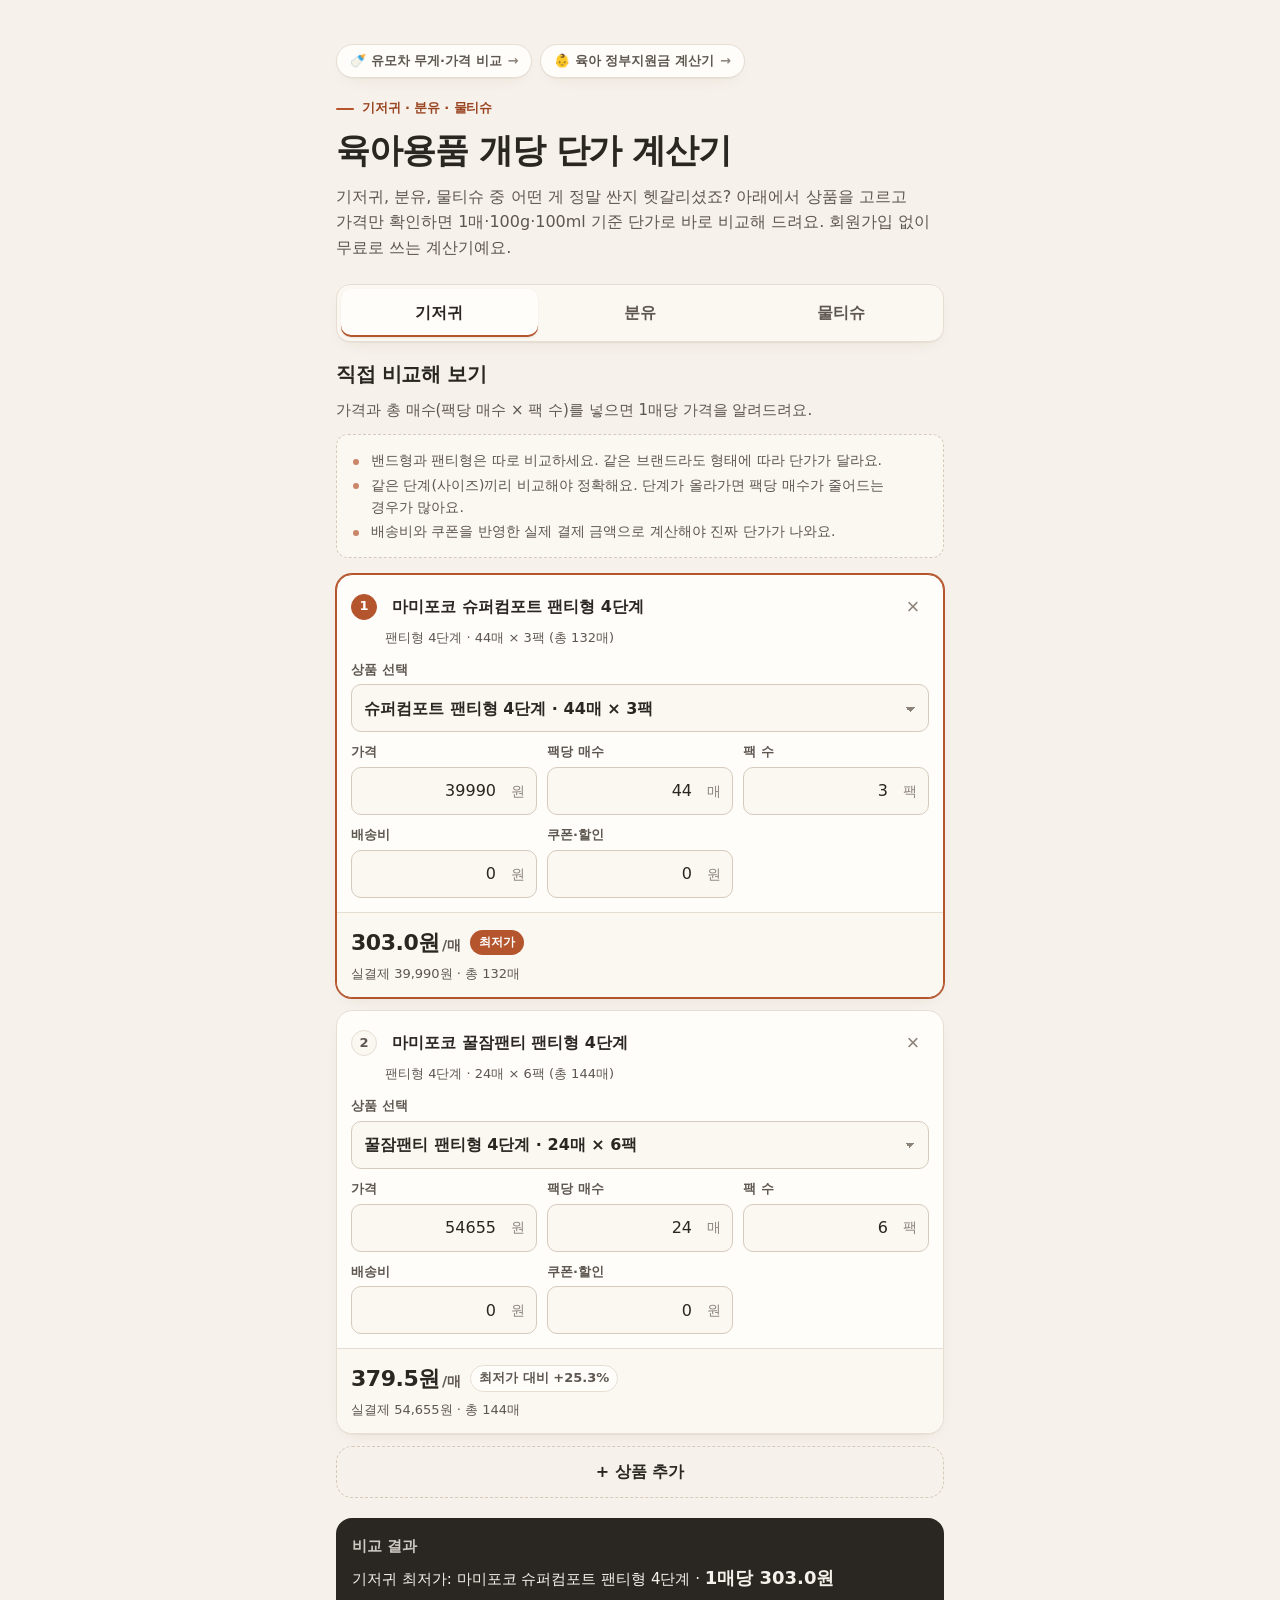
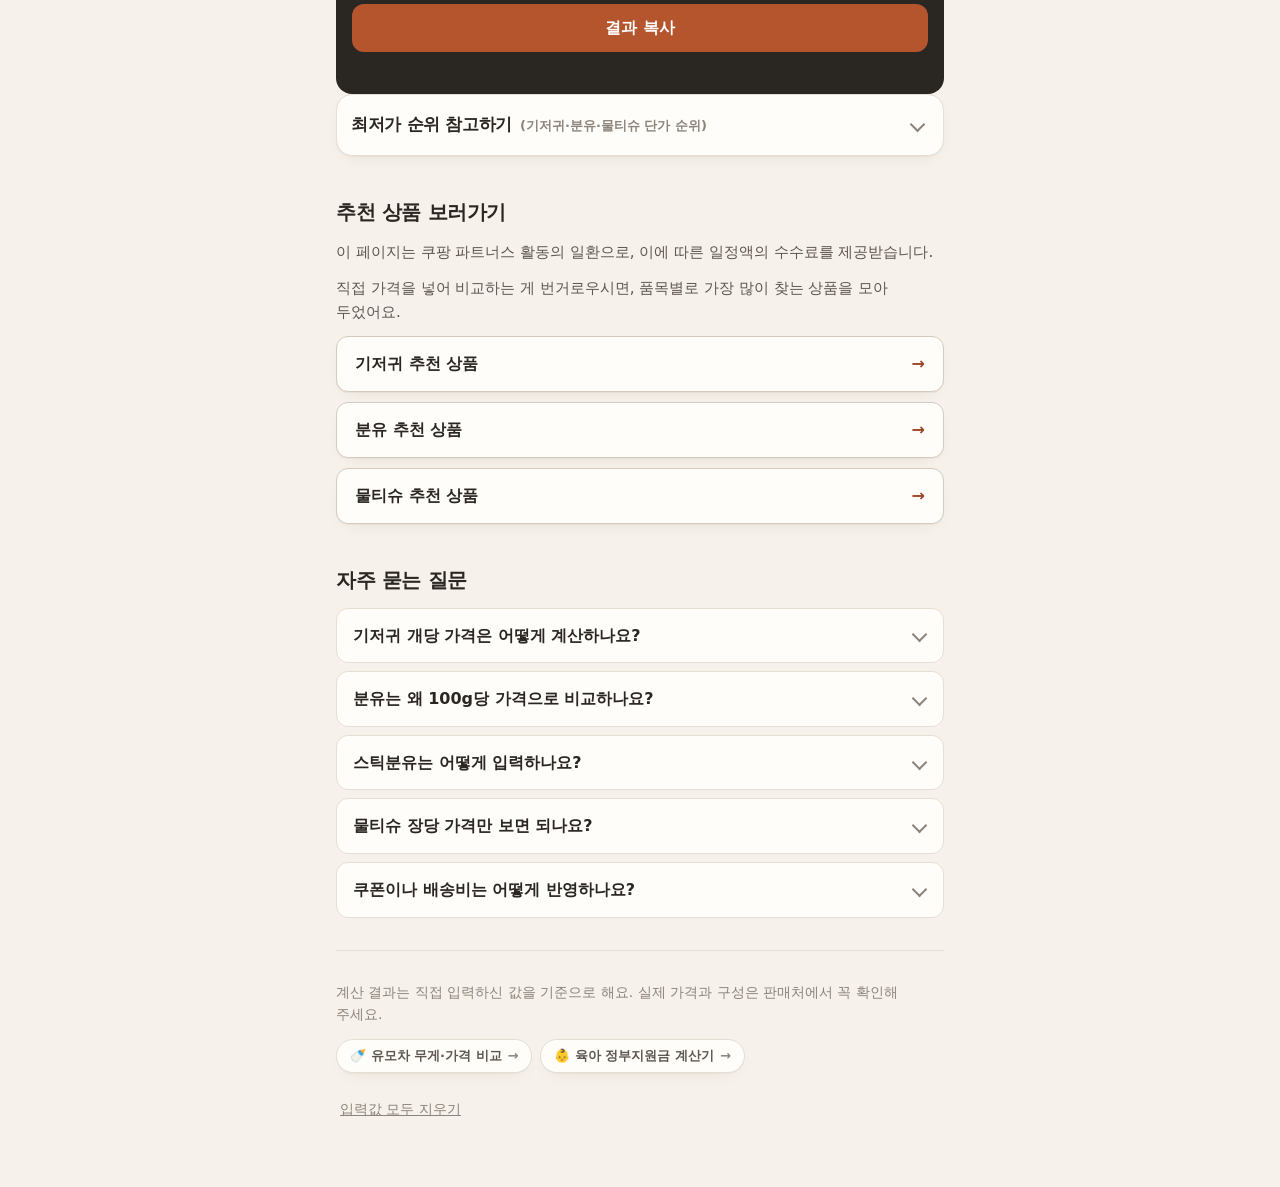
==== commit 4b812ad0: "계산기 중심으로 첫 화면 재구성: 쿠팡 링크 53개→3개, 순위는 접기로 이동, 동점 요약 중복 수정 - 첫 화면 순서: 탭 → 계산기 입력/결과 → 최저가 순위(접힘) → 추천 " ====
--- a/index.html
+++ b/index.html
@@ -279,7 +279,14 @@
 
 /* Ranking */
 .rank{margin:0 0 32px}
-.rank h2{font-size:20px;letter-spacing:-.02em;margin:0 0 2px;font-weight:800}
+.rank-details{background:var(--surface);border:1px solid var(--line);border-radius:var(--radius);box-shadow:var(--shadow);padding:0 14px}
+.rank-details>summary{list-style:none;cursor:pointer;min-height:56px;display:flex;flex-wrap:wrap;align-items:baseline;gap:2px 8px;font-weight:800;font-size:17px;letter-spacing:-.02em;padding:16px 30px 16px 0;position:relative}
+.rank-details>summary::-webkit-details-marker{display:none}
+.rank-details>summary .sum-note{font-size:13px;font-weight:600;color:var(--ink-3);letter-spacing:0}
+.rank-details>summary::after{content:"";position:absolute;right:6px;top:50%;width:9px;height:9px;margin-top:-6px;border-right:2px solid var(--ink-3);border-bottom:2px solid var(--ink-3);transform:rotate(45deg);transition:transform .2s}
+.rank-details[open]>summary::after{transform:rotate(-135deg);margin-top:-2px}
+.rank-body{padding:0 0 16px}
+.rank h2{font-size:17px;letter-spacing:-.02em;margin:0 0 2px;font-weight:800}
 .rank-meta{margin:0 0 10px;font-size:13px;color:var(--ink-3);font-variant-numeric:tabular-nums}
 .rank .disclosure{margin:0 0 8px}
 .auto-note{margin:0 0 12px;padding:8px 12px;font-size:13px;color:var(--ink-2);background:var(--surface-2);border:1px solid var(--line);border-radius:10px}
@@ -312,7 +319,7 @@
 .tag{display:inline-block;font-size:11px;font-weight:800;line-height:1.5;padding:0 7px;border-radius:999px;margin:3px 4px 0 0}
 .tag-sold{background:var(--ink-3);color:var(--surface)}
 .tag-verify{background:var(--warn-soft);color:var(--warn)}
-.r-actions{display:grid;grid-template-columns:1fr 1fr;gap:8px;margin-top:10px}
+.r-actions{display:grid;grid-template-columns:1fr;gap:6px;margin-top:10px}
 .btn-sm{min-height:44px;font-size:15px;padding:0 10px;width:100%}
 .btn-cp{background:var(--accent);color:var(--accent-ink)}
 .btn-ghost{background:var(--surface-2);color:var(--ink);border:1px solid var(--line-strong)}
@@ -348,7 +355,7 @@
     </nav>
     <p class="eyebrow">기저귀 · 분유 · 물티슈</p>
     <h1>육아용품 개당 단가 계산기</h1>
-    <p class="intro">기저귀, 분유, 물티슈 중 어떤 게 정말 싼지 헷갈리셨죠? 상품만 고르면 1매·100g·100ml 기준 단가로 바로 비교해 드려요.</p>
+    <p class="intro">기저귀, 분유, 물티슈 중 어떤 게 정말 싼지 헷갈리셨죠? 아래에서 상품을 고르고 가격만 확인하면 1매·100g·100ml 기준 단가로 바로 비교해 드려요. 회원가입 없이 무료로 쓰는 계산기예요.</p>
   </header>
 
   <div class="tabs" role="tablist" aria-label="품목 선택">
@@ -356,19 +363,6 @@
     <button class="tab" role="tab" id="tab-formula" aria-controls="ranking panel-formula" aria-selected="false" data-tab="formula" tabindex="-1">분유</button>
     <button class="tab" role="tab" id="tab-wipes" aria-controls="ranking panel-wipes" aria-selected="false" data-tab="wipes" tabindex="-1">물티슈</button>
   </div>
-
-  <section class="rank" id="ranking" aria-labelledby="rank-title">
-    <h2 id="rank-title">개당 가격 순위</h2>
-    <p class="rank-meta" id="rank-meta">기준일 - · 출처 -</p>
-    <!-- 아래 순위 카드에 쿠팡 버튼이 있어서, 대가성 문구를 버튼보다 위에 둡니다. 지우지 마세요. -->
-    <p class="disclosure">이 페이지는 쿠팡 파트너스 활동의 일환으로, 이에 따른 일정액의 수수료를 제공받습니다.</p>
-    <p class="auto-note">가격은 하루 한 번 자동 업데이트돼요 · 실제 결제가는 판매처에서 확인하세요</p>
-    <div class="filters" id="rank-filters"></div>
-    <p class="rank-sort" id="rank-sort"></p>
-    <ol class="rank-list" id="rank-list"></ol>
-    <button type="button" class="rank-more" id="rank-more" hidden></button>
-    <span class="rank-status" id="rank-status" role="status"></span>
-  </section>
 
   <h2 class="calc-title" id="calc-title">직접 비교해 보기</h2>
 
@@ -416,13 +410,30 @@
     <span class="copy-status" id="copy-status" role="status"></span>
   </div>
 
+  <section class="rank" id="ranking" aria-label="개당 가격 순위">
+    <details class="rank-details" id="rank-details">
+      <summary>최저가 순위 참고하기 <span class="sum-note">(기저귀·분유·물티슈 단가 순위)</span></summary>
+      <div class="rank-body">
+        <h2 id="rank-title">개당 가격 순위</h2>
+        <p class="rank-meta" id="rank-meta">기준일 - · 출처 -</p>
+        <p class="auto-note">가격은 하루 한 번 자동 업데이트돼요 · 실제 결제가는 판매처에서 확인하세요</p>
+        <div class="filters" id="rank-filters"></div>
+        <p class="rank-sort" id="rank-sort"></p>
+        <ol class="rank-list" id="rank-list"></ol>
+        <button type="button" class="rank-more" id="rank-more" hidden></button>
+        <span class="rank-status" id="rank-status" role="status"></span>
+      </div>
+    </details>
+  </section>
+
   <section class="block" aria-labelledby="aff-title">
     <h2 id="aff-title">추천 상품 보러가기</h2>
     <p class="disclosure">이 페이지는 쿠팡 파트너스 활동의 일환으로, 이에 따른 일정액의 수수료를 제공받습니다.</p>
+    <p class="disclosure">직접 가격을 넣어 비교하는 게 번거로우시면, 품목별로 가장 많이 찾는 상품을 모아 두었어요.</p>
     <div class="aff">
-      <a class="btn btn-aff" href="https://link.coupang.com/a/iQUGxQifAG" rel="sponsored noopener" target="_blank"><span>기저귀 추천 상품</span><span class="arrow" aria-hidden="true">→</span></a>
-      <a class="btn btn-aff" href="https://link.coupang.com/a/iQUHz7gsHA" rel="sponsored noopener" target="_blank"><span>분유 추천 상품</span><span class="arrow" aria-hidden="true">→</span></a>
-      <a class="btn btn-aff" href="https://link.coupang.com/a/iQUIxNzmkC" rel="sponsored noopener" target="_blank"><span>물티슈 추천 상품</span><span class="arrow" aria-hidden="true">→</span></a>
+      <a class="btn btn-aff" href="https://link.coupang.com/a/iQUGxQifAG" rel="sponsored nofollow noopener" target="_blank"><span>기저귀 추천 상품</span><span class="arrow" aria-hidden="true">→</span></a>
+      <a class="btn btn-aff" href="https://link.coupang.com/a/iQUHz7gsHA" rel="sponsored nofollow noopener" target="_blank"><span>분유 추천 상품</span><span class="arrow" aria-hidden="true">→</span></a>
+      <a class="btn btn-aff" href="https://link.coupang.com/a/iQUIxNzmkC" rel="sponsored nofollow noopener" target="_blank"><span>물티슈 추천 상품</span><span class="arrow" aria-hidden="true">→</span></a>
     </div>
   </section>
 
@@ -605,57 +616,13 @@
   'use strict';
 
   // COUPANG-LINKS-START
+  /* 품목별 추천 링크 3개만 남깁니다.
+     2026-11-23 Daum 검색등록이 "홍보/스팸성 콘텐츠(과도한 홍보·클릭 유도)"로 보류되어,
+     상품 50개짜리 쿠팡 딥링크를 페이지에서 걷어내고 추천 링크 3개로 모았습니다. */
   var COUPANG_LINKS = {
-    "huggies-naturemade-pants-4-80": "https://link.coupang.com/a/iQYGAAaxEa",
-    "huggies-naturemade-pants-5-66": "https://link.coupang.com/a/iQXPMzGbM4",
-    "huggies-naturemade-bamboo-band-3-48x3": "https://link.coupang.com/a/iQXRhkOWce",
-    "huggies-naturemade-bamboo-band-4-40x3": "https://link.coupang.com/a/iQXShLgqXI",
-    "huggies-naturemade-bamboo-band-5-34x3": "https://link.coupang.com/a/iQXTPFHcRg",
-    "huggies-naturemade-bamboo-pants-4-54x2": "https://link.coupang.com/a/iQXUOfxs2m",
-    "huggies-naturemade-bamboo-pants-5-44x2": "https://link.coupang.com/a/iQXVTlmAg0",
-    "mamypoko-supercomfort-pants-4-44x3": "https://link.coupang.com/a/iQXXbxKoGy",
-    "mamypoko-supercomfort-pants-5-36x3": "https://link.coupang.com/a/iQXYj55J00",
-    "huggies-maxdry-air-band-5-44x2": "https://link.coupang.com/a/iQXZmdQp2q",
-    "huggies-magiccomfort-pants-5-38": "https://link.coupang.com/a/iQX0vYW8NE",
-    "pampers-babydry-pants-5-144": "https://link.coupang.com/a/iQX1IkiQ7U",
-    "mamypoko-kkuljam-pants-4-24x6": "https://link.coupang.com/a/iQX2KjZThI",
-    "naturalblossom-vegan-band-3-26x4": "https://link.coupang.com/a/iQX3UATGCa",
-    "bosomi-actionfit-pants-l-30x4": "https://link.coupang.com/a/iQX4KdbJYW",
-    "huggies-maxdry-air-band-4-52": "https://link.coupang.com/a/iQX5Rnu8ce",
-    "huggies-magiccomfort-band-4-58": "https://link.coupang.com/a/iQX6RCMTm0",
-    "huggies-naturemade-pants-4-42": "https://link.coupang.com/a/iQX7ZQlFwi",
-    "kindo-bebeguard-pants-4-36": "https://link.coupang.com/a/iQX8WjCrRI",
-    "kindo-oslim-air-pants-4-36x4": "https://link.coupang.com/a/iQX90QFg1Q",
-    "maeil-absolute-myeongjak-1-800": "https://link.coupang.com/a/iQYbmuEFsy",
-    "maeil-absolute-sensitive-1-900": "https://link.coupang.com/a/iQYcjcdpfM",
-    "namyang-imperialxo-stick-1-14x20": "https://link.coupang.com/a/iQYdd3gVpc",
-    "namyang-imperialxo-stick-2-14x20": "https://link.coupang.com/a/iQYehn6VYi",
-    "namyang-imperialxo-stick-3-14x20": "https://link.coupang.com/a/iQYfoZObBc",
-    "namyang-imperialdreamxo-can-1-800": "https://link.coupang.com/a/iQYgeyG3pc",
-    "namyang-imom-can-1-800": "https://link.coupang.com/a/iQYhiLntam",
-    "namyang-imom-stick-1-14x20": "https://link.coupang.com/a/iQYihVli6C",
-    "namyang-imom-liquid-2-240x6": "https://link.coupang.com/a/iQYi8s7yW4",
-    "namyang-imom-goat-stick-1-14x12": "https://link.coupang.com/a/iQYka1s9Gm",
-    "ildong-truemom-newclass-can-1-800": "https://link.coupang.com/a/iQYlnDqPK0",
-    "ildong-truemom-newclassqueen-liquid-180x6": "https://link.coupang.com/a/iQYmGuPfPg",
-    "ildong-goat-signature-can-1-800x6": "https://link.coupang.com/a/iQYnQZlNoO",
-    "aptamil-profutura-pre-800x2": "https://link.coupang.com/a/iQYoPTysYS",
-    "hipp-combiotic-1-600x6": "https://link.coupang.com/a/iQYpHw3YGW",
-    "illuma-1-800": "https://link.coupang.com/a/iQYqBILrm8",
-    "bebesoop-premier-70x10": "https://link.coupang.com/a/iQYrw6Bcpo",
-    "bebesoop-signature-blue-70x20": "https://link.coupang.com/a/iQYsy3y7um",
-    "bebesoop-signature-with-blue-70x10": "https://link.coupang.com/a/iQYtTBipMa",
-    "bebesoop-signature-with-red-70x10": "https://link.coupang.com/a/iQYuMsJb8S",
-    "huggies-naturemade-biodeg-wipes-70x10": "https://link.coupang.com/a/iQYv5mNJSK",
-    "huggies-premium-wipes-72x10": "https://link.coupang.com/a/iQYwY5re4y",
-    "jalpul-naeez-simple-70x20": "https://link.coupang.com/a/iQYx0CA91g",
-    "superdaddy-excellent82-70x20": "https://link.coupang.com/a/iQYy6eIS7x",
-    "bosomi-13mu-cap-60x9": "https://link.coupang.com/a/iQYz3X8vT2",
-    "kurlys-signature-wipes-70x10": "https://link.coupang.com/a/iQYATZWYg0",
-    "brown-premium-70x10": "https://link.coupang.com/a/iQYBM2ie5c",
-    "brown-original-plus-80x10": "https://link.coupang.com/a/iQYCRi3US4",
-    "sum-signature-premium-63-70x10": "https://link.coupang.com/a/iQYD6vHb0C",
-    "soondoongi-premium-emboss-70x10": "https://link.coupang.com/a/iQYFvF4ZGK"
+    diaper: 'https://link.coupang.com/a/iQUGxQifAG',
+    formula: 'https://link.coupang.com/a/iQUHz7gsHA',
+    wipes: 'https://link.coupang.com/a/iQUIxNzmkC'
   };
   // COUPANG-LINKS-END
 
@@ -1179,24 +1146,10 @@
     if (meta) li.appendChild(el('p', { class: 'r-meta', text: meta }));
 
     var actions = el('div', { class: 'r-actions' });
-    var link = COUPANG_LINKS[p.id];
-    var cp = el('a', {
-      class: 'btn btn-sm btn-cp', href: '#', 'data-coupang-id': p.id,
-      rel: 'sponsored nofollow noopener', target: '_blank', text: '쿠팡에서 보기'
-    });
-    if (typeof link === 'string' && /^https?:\/\//.test(link)) {
-      cp.setAttribute('href', link);
-      actions.appendChild(cp);
-    } else {
-      cp.hidden = true;
-      actions.appendChild(cp);
-      if (pr.url && /^https?:\/\//.test(pr.url)) {
-        actions.appendChild(el('a', { class: 'src-link', href: pr.url, rel: 'nofollow noopener', target: '_blank', text: '가격 출처 보기' }));
-      } else {
-        actions.appendChild(el('span'));
-      }
-    }
     actions.appendChild(el('button', { type: 'button', class: 'btn btn-sm btn-ghost', 'data-add-product': p.id, text: '계산기에 담기' }));
+    if (pr.url && /^https?:\/\//.test(pr.url)) {
+      actions.appendChild(el('a', { class: 'src-link', href: pr.url, rel: 'nofollow noopener', target: '_blank', text: '가격 출처 보기' }));
+    }
     li.appendChild(actions);
     return li;
   }
@@ -1295,14 +1248,26 @@
     if (valid === 0) { p.textContent = '가격과 수량을 넣으면 여기에 최저가가 표시돼요.'; return; }
     var best = bestEntries(cat);
     if (best.length === 0) {
-      p.textContent = '상품을 2개 이상 입력하면 최저가를 알려드려요.';
+      p.textContent = cat === 'formula'
+        ? '액상과 가루는 따로 비교해요. 같은 종류 상품을 2개 이상 넣으면 최저가를 알려드려요.'
+        : '같은 조건의 상품을 2개 이상 넣으면 최저가를 알려드려요.';
       return;
     }
-    best.forEach(function (b, k) {
+    /* 동점이면 같은 줄에 "공동 최저가: A · B"로 묶습니다(줄을 여러 번 찍지 않음). */
+    var groups = [];
+    best.forEach(function (b) {
+      var g = null;
+      for (var i = 0; i < groups.length; i++) if (groups[i].group === b.res.group) g = groups[i];
+      if (!g) { g = { group: b.res.group, items: [] }; groups.push(g); }
+      g.items.push(b);
+    });
+    groups.forEach(function (g, k) {
       if (k) p.appendChild(document.createElement('br'));
-      var prefix = cat === 'formula' ? (b.res.group === 'liquid' ? '액상 최저가: ' : '가루 최저가: ') : CAT[cat].label + ' 최저가: ';
-      p.appendChild(document.createTextNode(prefix + rowLabel(cat, b.i) + ' · '));
-      p.appendChild(el('strong', { text: unitText(cat, b.res) }));
+      var label = cat === 'formula' ? (g.group === 'liquid' ? '액상' : '가루') : CAT[cat].label;
+      var prefix = label + (g.items.length > 1 ? ' 공동 최저가: ' : ' 최저가: ');
+      var names = g.items.map(function (b) { return rowLabel(cat, b.i); }).join(' · ');
+      p.appendChild(document.createTextNode(prefix + names + ' · '));
+      p.appendChild(el('strong', { text: unitText(cat, g.items[0].res) }));
     });
   }
 
@@ -1457,9 +1422,6 @@
     }
     var addP = t.closest('[data-add-product]');
     if (addP) { addProductToCalc(addP.getAttribute('data-add-product')); return; }
-
-    var cpBtn = t.closest('a[data-coupang-id]');
-    if (cpBtn && cpBtn.getAttribute('href') === '#') { e.preventDefault(); return; }
 
     var add = t.closest('[data-add]');
     if (add) {
